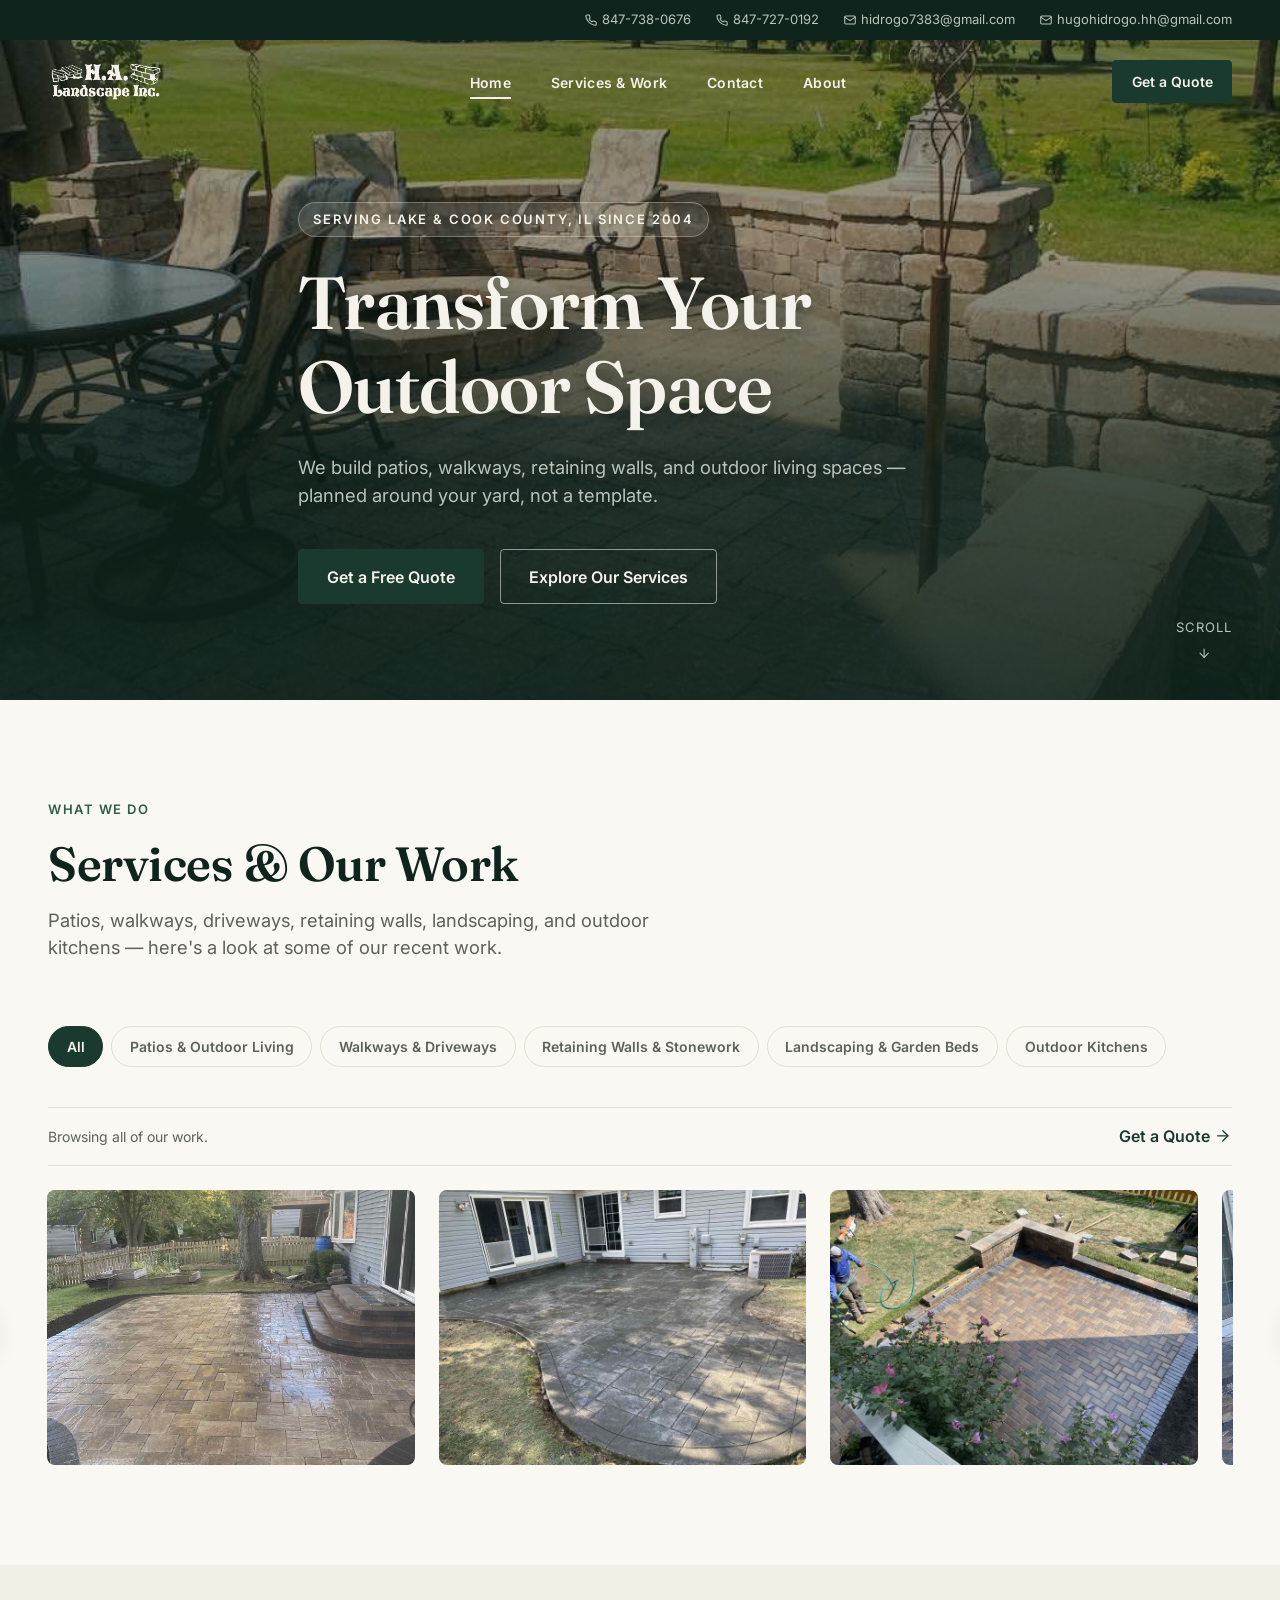
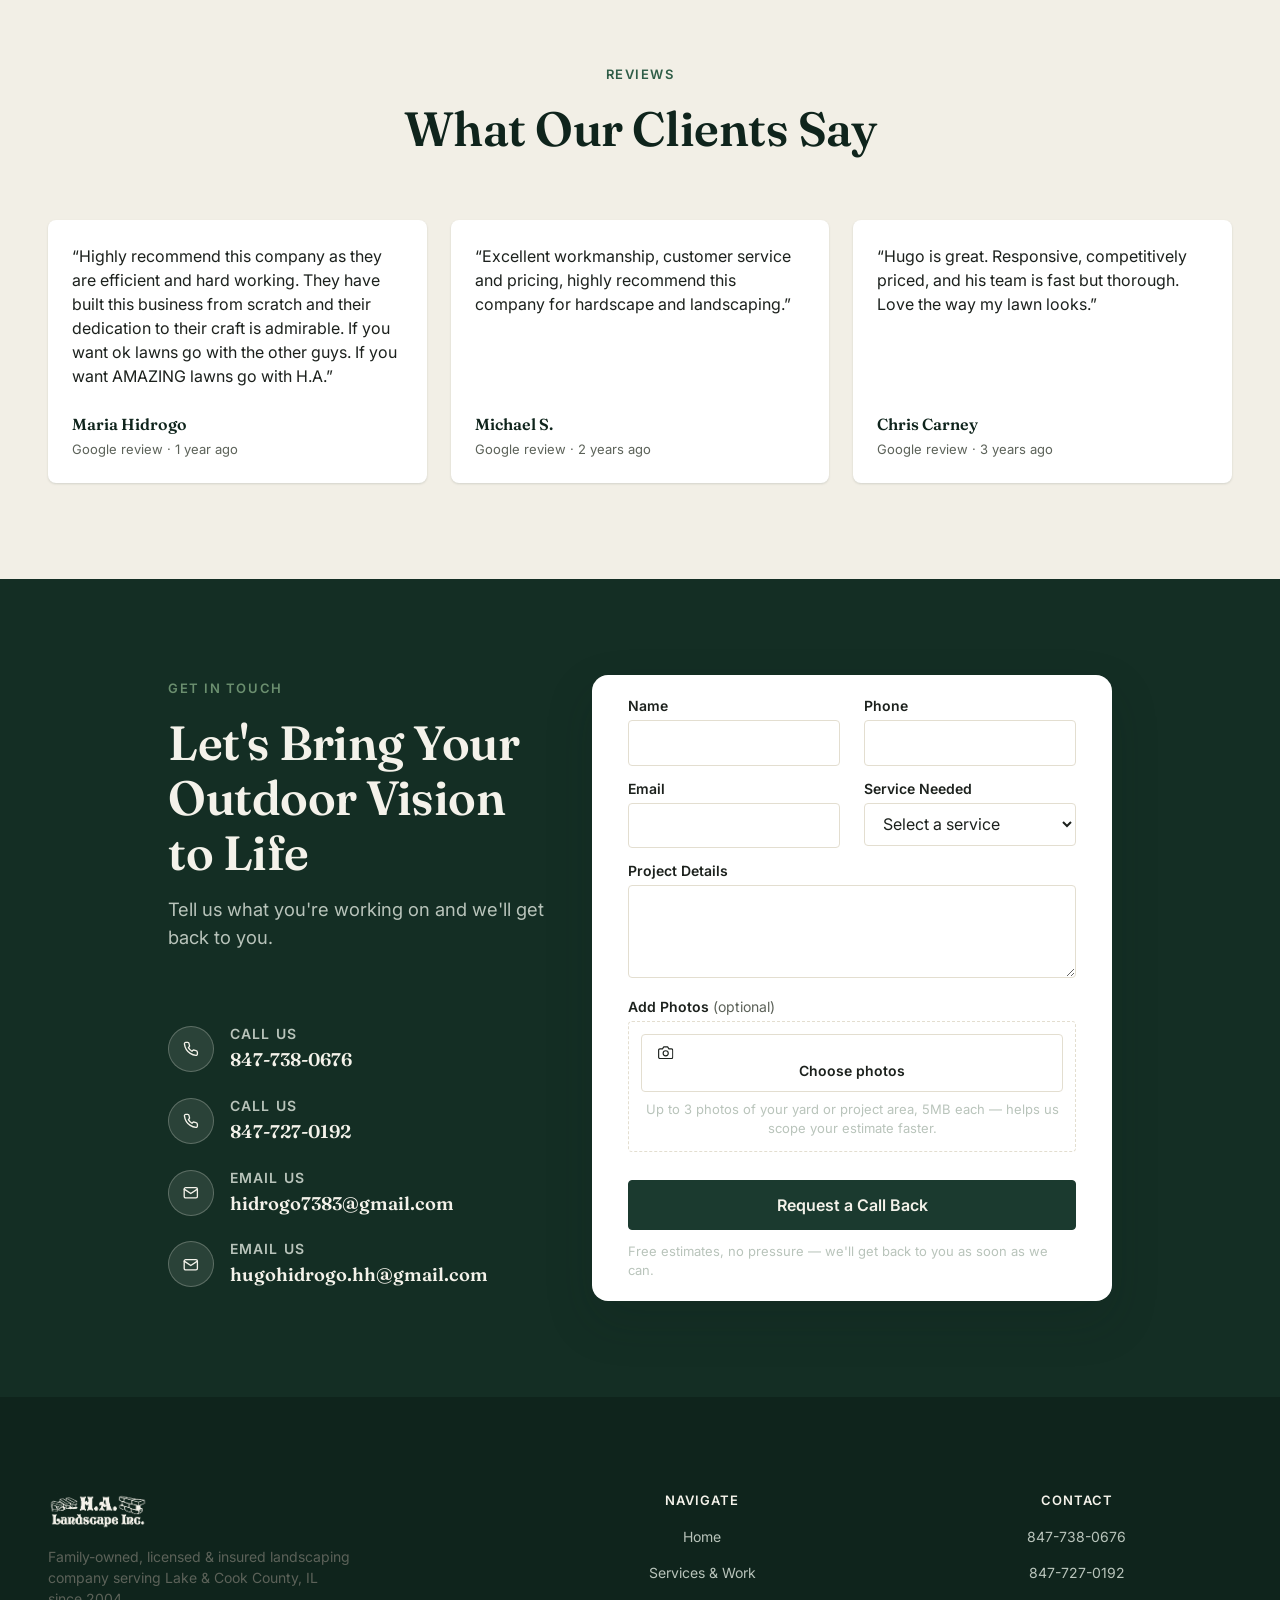
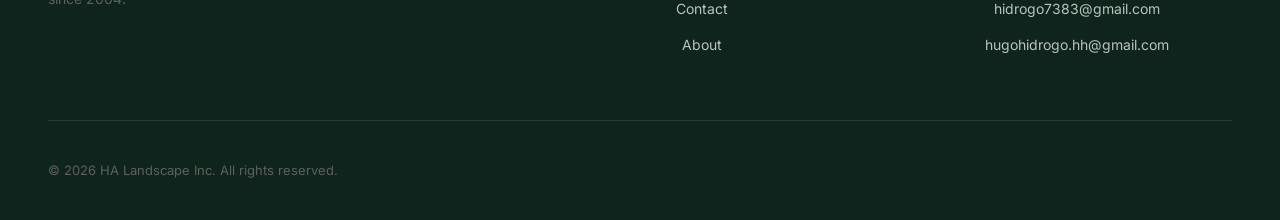
==== index.html @ 1425d4b4 "Initial commit: HA Landscape Inc. website" ====
<!DOCTYPE html>
<html lang="en">
<head>
  <meta charset="UTF-8">
  <meta name="viewport" content="width=device-width, initial-scale=1.0">
  <meta name="color-scheme" content="light">
  <title>HA Landscape Inc. | Landscaping, Patios &amp; Outdoor Living Design</title>
  <meta name="description" content="Licensed, insured landscaping company serving Lake &amp; Cook County, IL since 2004. Patios, walkways, retaining walls, outdoor living. Free estimates.">

  <!-- Open Graph -->
  <meta property="og:type" content="website">
  <meta property="og:title" content="HA Landscape Inc. | Landscaping, Patios & Outdoor Living Design">
  <meta property="og:description" content="Licensed, insured landscaping company serving Lake &amp; Cook County, IL since 2004. Patios, walkways, retaining walls, outdoor living. Free estimates.">
  <meta property="og:image" content="https://halandscaping.com/assets/images/og-cover.jpg">
  <meta property="og:url" content="https://halandscaping.com/">

  <link rel="canonical" href="https://halandscaping.com/">
  <link rel="icon" type="image/svg+xml" href="assets/icons/favicon.svg">
  <link rel="icon" type="image/png" sizes="32x32" href="assets/icons/favicon-32.png">
  <link rel="apple-touch-icon" href="assets/icons/apple-touch-icon.png">
  <link rel="preconnect" href="https://fonts.googleapis.com">
  <link rel="preconnect" href="https://fonts.gstatic.com" crossorigin>
  <link href="https://fonts.googleapis.com/css2?family=Fraunces:opsz,wght@9..144,500;9..144,600;9..144,700&family=Inter:wght@400;500;600;700&display=swap" rel="stylesheet">
  <link rel="stylesheet" href="css/styles.css">

  <!-- Local business structured data. Deliberately no "address" field: this is
       a service-area business with no public storefront (client decision). -->
  <script type="application/ld+json">
  {
    "@context": "https://schema.org",
    "@type": "LocalBusiness",
    "name": "HA Landscape Inc.",
    "description": "Landscaping, planting, gardening, and outdoor living services, serving Lake and Cook County, IL.",
    "url": "https://halandscaping.com/",
    "telephone": "+1-847-738-0676",
    "email": "hidrogo7383@gmail.com",
    "image": "https://halandscaping.com/assets/images/og-cover.jpg",
    "openingHoursSpecification": {
      "@type": "OpeningHoursSpecification",
      "dayOfWeek": ["Monday", "Tuesday", "Wednesday", "Thursday", "Friday", "Saturday"],
      "opens": "07:00",
      "closes": "16:00"
    },
    "areaServed": [
      { "@type": "AdministrativeArea", "name": "Lake County, IL" },
      { "@type": "AdministrativeArea", "name": "Cook County, IL" }
    ]
  }
  </script>
</head>
<body>
  <a class="skip-link" href="#main">Skip to main content</a>

  <!-- Icon sprite: all icons referenced via <use href="#icon-name"> -->
  <svg xmlns="http://www.w3.org/2000/svg" style="display:none" aria-hidden="true">
    <symbol id="icon-close" viewBox="0 0 24 24"><line x1="6" y1="6" x2="18" y2="18"/><line x1="18" y1="6" x2="6" y2="18"/></symbol>
    <symbol id="icon-chevron-left" viewBox="0 0 24 24"><polyline points="15 6 9 12 15 18"/></symbol>
    <symbol id="icon-chevron-right" viewBox="0 0 24 24"><polyline points="9 6 15 12 9 18"/></symbol>
    <symbol id="icon-arrow-right" viewBox="0 0 24 24"><line x1="5" y1="12" x2="19" y2="12"/><polyline points="12 5 19 12 12 19"/></symbol>
    <symbol id="icon-arrow-down" viewBox="0 0 24 24"><line x1="12" y1="5" x2="12" y2="19"/><polyline points="5 12 12 19 19 12"/></symbol>
    <symbol id="icon-phone" viewBox="0 0 24 24"><path d="M21 16.5v2.7a1.8 1.8 0 0 1-2 1.8 17.6 17.6 0 0 1-7.7-2.7 17.3 17.3 0 0 1-5.3-5.3A17.6 17.6 0 0 1 3.3 5.3 1.8 1.8 0 0 1 5.1 3.3h2.7a1.8 1.8 0 0 1 1.8 1.5c.1.9.3 1.8.6 2.6a1.8 1.8 0 0 1-.4 1.9L8.7 10.4a14.4 14.4 0 0 0 4.9 4.9l1.1-1.1a1.8 1.8 0 0 1 1.9-.4c.8.3 1.7.5 2.6.6a1.8 1.8 0 0 1 1.5 1.9Z"/></symbol>
    <symbol id="icon-mail" viewBox="0 0 24 24"><rect x="3" y="5" width="18" height="14" rx="2"/><polyline points="3 7 12 13 21 7"/></symbol>
    <symbol id="icon-camera" viewBox="0 0 24 24"><path d="M23 19a2 2 0 0 1-2 2H3a2 2 0 0 1-2-2V8a2 2 0 0 1 2-2h4l2-3h6l2 3h4a2 2 0 0 1 2 2Z"/><circle cx="12" cy="13" r="4"/></symbol>
  </svg>

  <!-- ================================ TOP BAR ================================ -->
  <div class="top-bar" id="top-bar">
    <a class="top-bar-link" href="tel:+18477380676"><svg class="icon" aria-hidden="true"><use href="#icon-phone"></use></svg>847-738-0676</a>
    <a class="top-bar-link" href="tel:+18477270192"><svg class="icon" aria-hidden="true"><use href="#icon-phone"></use></svg>847-727-0192</a>
    <a class="top-bar-link" href="mailto:hidrogo7383@gmail.com"><svg class="icon" aria-hidden="true"><use href="#icon-mail"></use></svg>hidrogo7383@gmail.com</a>
    <a class="top-bar-link" href="mailto:hugohidrogo.hh@gmail.com"><svg class="icon" aria-hidden="true"><use href="#icon-mail"></use></svg>hugohidrogo.hh@gmail.com</a>
  </div>

  <!-- ============================== HEADER ============================== -->
  <header class="site-header" id="site-header">
    <div class="container">
      <a class="brand" href="#home" data-scroll>
        <span class="brand-mark" aria-hidden="true"></span>
        <span class="sr-only">HA Landscape Inc.</span>
      </a>

      <nav class="nav-desktop" aria-label="Primary">
        <ul class="nav-list" role="list">
          <li><a class="nav-link" href="#home" data-scroll>Home</a></li>
          <li><a class="nav-link" href="#services" data-scroll>Services &amp; Work</a></li>
          <li><a class="nav-link" href="#contact" data-scroll>Contact</a></li>
          <li><a class="nav-link" href="about.html">About</a></li>
        </ul>
      </nav>

      <div class="header-actions">
        <a class="btn btn-primary btn-sm" href="#contact" data-scroll>Get a Quote</a>
        <button class="nav-toggle" id="nav-toggle" aria-expanded="false" aria-controls="nav-mobile" aria-label="Open menu">
          <span class="nav-toggle-box">
            <span class="nav-toggle-line"></span>
            <span class="nav-toggle-line"></span>
            <span class="nav-toggle-line"></span>
          </span>
        </button>
      </div>
    </div>
  </header>

  <!-- Mobile navigation panel -->
  <div class="nav-mobile" id="nav-mobile">
    <ul class="nav-mobile-list" role="list">
      <li><a class="nav-mobile-link" href="#home" data-scroll>Home</a></li>
      <li><a class="nav-mobile-link" href="#services" data-scroll>Services &amp; Work</a></li>
      <li><a class="nav-mobile-link" href="#contact" data-scroll>Contact</a></li>
      <li><a class="nav-mobile-link" href="about.html">About</a></li>
    </ul>
    <a class="btn btn-primary btn-block" href="#contact" data-scroll>Get a Quote</a>
    <div class="nav-mobile-contact">
      <a href="tel:+18477380676"><svg class="icon" aria-hidden="true"><use href="#icon-phone"></use></svg>847-738-0676</a>
      <a href="mailto:hidrogo7383@gmail.com"><svg class="icon" aria-hidden="true"><use href="#icon-mail"></use></svg>hidrogo7383@gmail.com</a>
    </div>
  </div>

  <main id="main">
    <!-- ================================ HERO ================================ -->
    <section class="hero" id="home">
      <div class="hero-media" id="hero-slideshow">
        <img class="hero-slide is-active" src="assets/images/patios-sidewalks-1.jpg" width="1024" height="766" alt="Paver patio with a fire pit and seat walls overlooking a golf course" loading="eager" fetchpriority="high" decoding="async">
        <img class="hero-slide" src="assets/images/outdoor-kitchens-1.jpg" width="1536" height="1149" alt="L-shaped stone outdoor kitchen with a built-in grill and refrigerator" loading="lazy" decoding="async">
        <img class="hero-slide" src="assets/images/landscaping-8.jpg" width="1024" height="766" alt="Planting bed with shrubs and flowers along a front walkway" loading="lazy" decoding="async">
        <img class="hero-slide" src="assets/images/brick-edging-2.jpg" width="1024" height="765" alt="Curved brick edging along a front lawn and walkway" loading="lazy" decoding="async">
        <img class="hero-slide" src="assets/images/retaining-walls-1.jpg" width="1600" height="1197" alt="Curved stone retaining wall bordering a covered patio" loading="lazy" decoding="async">
        <img class="hero-slide" src="assets/images/fire-pits-1.jpg" width="1024" height="767" alt="Stone fire pit on a flagstone patio surrounded by landscaping" loading="lazy" decoding="async">
      </div>
      <div class="container hero-content reveal">
        <span class="hero-eyebrow">Serving Lake &amp; Cook County, IL Since 2004</span>
        <h1>Transform Your Outdoor Space</h1>
        <p class="hero-lead">We build patios, walkways, retaining walls, and outdoor living spaces — planned around your yard, not a template.</p>
        <div class="hero-actions">
          <a class="btn btn-primary" href="#contact" data-scroll>Get a Free Quote</a>
          <a class="btn btn-on-dark" href="#services" data-scroll>Explore Our Services</a>
        </div>
      </div>
      <a class="hero-scroll-cue" href="#services" data-scroll aria-hidden="true" tabindex="-1">
        <span>Scroll</span>
        <svg class="icon" aria-hidden="true"><use href="#icon-arrow-down"></use></svg>
      </a>
    </section>

    <!-- ============================== SERVICES ============================== -->
    <section class="section" id="services">
      <div class="container">
        <div class="section-head reveal">
          <span class="eyebrow">What We Do</span>
          <h2>Services &amp; Our Work</h2>
          <p>Patios, walkways, driveways, retaining walls, landscaping, and outdoor kitchens — here's a look at some of our recent work.</p>
        </div>

        <div class="filter-bar reveal" role="group" aria-label="Filter our work by service">
          <button class="filter-btn is-active" type="button" data-filter="all">All</button>
          <button class="filter-btn" type="button" data-filter="patios-outdoor-living">Patios &amp; Outdoor Living</button>
          <button class="filter-btn" type="button" data-filter="walkways-driveways">Walkways &amp; Driveways</button>
          <button class="filter-btn" type="button" data-filter="retaining-walls">Retaining Walls &amp; Stonework</button>
          <button class="filter-btn" type="button" data-filter="landscaping">Landscaping &amp; Garden Beds</button>
          <button class="filter-btn" type="button" data-filter="outdoor-kitchens">Outdoor Kitchens</button>
        </div>

        <div class="filter-meta reveal" id="filter-meta">
          <p id="filter-meta-text">Browsing all of our work.</p>
          <a class="btn-text" href="#contact" data-scroll data-service="" id="filter-meta-quote">
            <span id="filter-meta-quote-label">Get a Quote</span> <svg class="icon" aria-hidden="true"><use href="#icon-arrow-right"></use></svg>
          </a>
        </div>

        <div class="gallery-carousel reveal">
          <button class="btn-icon gallery-nav gallery-prev" id="gallery-prev" type="button" aria-label="Previous photos">
            <svg class="icon" aria-hidden="true"><use href="#icon-chevron-left"></use></svg>
          </button>
          <div class="gallery-grid" id="gallery-grid">
          <button class="gallery-item" type="button" data-category="patios-outdoor-living">
            <img src="assets/images/patios-outdoor-living-1.jpg" width="1200" height="1600" alt="Paver patio with a curved charcoal border and stone steps up to a backyard deck" loading="lazy" decoding="async">
            <span class="gallery-item-overlay"><span class="gallery-item-cat">Patios &amp; Outdoor Living</span><span class="gallery-item-title">Curved Border Paver Patio</span></span>
          </button>
          <button class="gallery-item" type="button" data-category="patios-outdoor-living">
            <img src="assets/images/patios-outdoor-living-2.jpg" width="1600" height="1200" alt="Stamped concrete patio spanning a backyard behind a two-story home" loading="lazy" decoding="async">
            <span class="gallery-item-overlay"><span class="gallery-item-cat">Patios &amp; Outdoor Living</span><span class="gallery-item-title">Stamped Concrete Patio</span></span>
          </button>
          <button class="gallery-item" type="button" data-category="patios-outdoor-living">
            <img src="assets/images/patios-outdoor-living-3.jpg" width="1600" height="1200" alt="Herringbone paver patio under construction with a low seat wall" loading="lazy" decoding="async">
            <span class="gallery-item-overlay"><span class="gallery-item-cat">Patios &amp; Outdoor Living</span><span class="gallery-item-title">Herringbone Patio &amp; Seat Wall</span></span>
          </button>
          <button class="gallery-item" type="button" data-category="patios-outdoor-living">
            <img src="assets/images/patios-outdoor-living-4.jpg" width="1200" height="1600" alt="Basket-weave paver patio with a raised paver seat wall near a backyard deck" loading="lazy" decoding="async">
            <span class="gallery-item-overlay"><span class="gallery-item-cat">Patios &amp; Outdoor Living</span><span class="gallery-item-title">Basket-Weave Patio &amp; Seat Wall</span></span>
          </button>
          <button class="gallery-item" type="button" data-category="patios-outdoor-living">
            <img src="assets/images/patios-outdoor-living-5.jpg" width="1200" height="1600" alt="Freshly finished herringbone paver patio bordering a newly seeded lawn" loading="lazy" decoding="async">
            <span class="gallery-item-overlay"><span class="gallery-item-cat">Patios &amp; Outdoor Living</span><span class="gallery-item-title">Herringbone Paver Patio</span></span>
          </button>
          <button class="gallery-item" type="button" data-category="patios-outdoor-living">
            <img src="assets/images/patios-outdoor-living-6.jpg" width="1600" height="1200" alt="Paver patio with seat walls, lighted pillar caps, and built-in lighting" loading="lazy" decoding="async">
            <span class="gallery-item-overlay"><span class="gallery-item-cat">Patios &amp; Outdoor Living</span><span class="gallery-item-title">Lighted Patio &amp; Seat Walls</span></span>
          </button>
          <button class="gallery-item" type="button" data-category="patios-outdoor-living">
            <img src="assets/images/patios-outdoor-living-7.jpg" width="1600" height="1200" alt="Bluestone patio with a paver fire pit, decorative wall, and steps to a deck" loading="lazy" decoding="async">
            <span class="gallery-item-overlay"><span class="gallery-item-cat">Patios &amp; Outdoor Living</span><span class="gallery-item-title">Bluestone Patio &amp; Fire Pit</span></span>
          </button>
          <button class="gallery-item" type="button" data-category="patios-outdoor-living">
            <img src="assets/images/patios-outdoor-living-8.jpg" width="1600" height="1200" alt="Paver patio with a stone seat wall beside a home, H.A. Landscape work trailer parked in the driveway" loading="lazy" decoding="async">
            <span class="gallery-item-overlay"><span class="gallery-item-cat">Patios &amp; Outdoor Living</span><span class="gallery-item-title">Paver Patio &amp; Stone Seat Wall</span></span>
          </button>
          <button class="gallery-item" type="button" data-category="patios-outdoor-living">
            <img src="assets/images/patios-outdoor-living-9.jpg" width="1600" height="900" alt="Bluestone patio with stone pillars, landscape lighting, and boxwood hedges" loading="lazy" decoding="async">
            <span class="gallery-item-overlay"><span class="gallery-item-cat">Patios &amp; Outdoor Living</span><span class="gallery-item-title">Bluestone Patio &amp; Stone Pillars</span></span>
          </button>
          <button class="gallery-item" type="button" data-category="patios-outdoor-living">
            <img src="assets/images/patios-outdoor-living-10.jpg" width="1600" height="900" alt="Bluestone patio with built-in step lighting and a lit stone pillar at dusk" loading="lazy" decoding="async">
            <span class="gallery-item-overlay"><span class="gallery-item-cat">Patios &amp; Outdoor Living</span><span class="gallery-item-title">Lit Bluestone Patio at Dusk</span></span>
          </button>
          <button class="gallery-item" type="button" data-category="patios-outdoor-living">
            <img src="assets/images/patios-outdoor-living-11.jpg" width="1600" height="900" alt="Natural boulder fire pit set into a flagstone patio circle" loading="lazy" decoding="async">
            <span class="gallery-item-overlay"><span class="gallery-item-cat">Patios &amp; Outdoor Living</span><span class="gallery-item-title">Boulder Fire Pit Circle</span></span>
          </button>
          <button class="gallery-item" type="button" data-category="patios-outdoor-living">
            <img src="assets/images/patios-outdoor-living-12.jpg" width="1600" height="900" alt="Herringbone paver patio with steps and a fresh planting bed border" loading="lazy" decoding="async">
            <span class="gallery-item-overlay"><span class="gallery-item-cat">Patios &amp; Outdoor Living</span><span class="gallery-item-title">Paver Patio &amp; Planting Bed</span></span>
          </button>
          <button class="gallery-item" type="button" data-category="patios-outdoor-living">
            <img src="assets/images/patios-outdoor-living-13.jpg" width="1600" height="900" alt="Paver patio with a round stone-walled fire pit lounge area" loading="lazy" decoding="async">
            <span class="gallery-item-overlay"><span class="gallery-item-cat">Patios &amp; Outdoor Living</span><span class="gallery-item-title">Stone Fire Pit Lounge</span></span>
          </button>
          <button class="gallery-item" type="button" data-category="patios-outdoor-living">
            <img src="assets/images/patios-outdoor-living-14.jpg" width="1600" height="900" alt="Raised paver patio with curved steps down to the yard, flanked by matching retaining walls" loading="lazy" decoding="async">
            <span class="gallery-item-overlay"><span class="gallery-item-cat">Patios &amp; Outdoor Living</span><span class="gallery-item-title">Raised Patio With Curved Steps</span></span>
          </button>
          <button class="gallery-item" type="button" data-category="patios-outdoor-living">
            <img src="assets/images/patios-outdoor-living-15.jpg" width="1600" height="900" alt="Wide view of a raised paver patio and retaining wall spanning the back of a home" loading="lazy" decoding="async">
            <span class="gallery-item-overlay"><span class="gallery-item-cat">Patios &amp; Outdoor Living</span><span class="gallery-item-title">Raised Patio &amp; Retaining Wall</span></span>
          </button>
          <button class="gallery-item" type="button" data-category="patios-outdoor-living">
            <img src="assets/images/patios-sidewalks-1.jpg" width="1024" height="766" alt="Paver patio with seat walls and a fire pit overlooking a golf course" loading="lazy" decoding="async">
            <span class="gallery-item-overlay"><span class="gallery-item-cat">Patios &amp; Outdoor Living</span><span class="gallery-item-title">Golf Course Patio &amp; Fire Pit</span></span>
          </button>
          <button class="gallery-item" type="button" data-category="patios-outdoor-living">
            <img src="assets/images/patios-sidewalks-2.jpg" width="1024" height="766" alt="Paver walkway and patio with a low stone seat wall" loading="lazy" decoding="async">
            <span class="gallery-item-overlay"><span class="gallery-item-cat">Patios &amp; Outdoor Living</span><span class="gallery-item-title">Paver Walkway &amp; Seat Wall</span></span>
          </button>
          <button class="gallery-item" type="button" data-category="patios-outdoor-living">
            <img src="assets/images/patios-sidewalks-3.jpg" width="1024" height="766" alt="Curved stone seat wall enclosing a backyard patio" loading="lazy" decoding="async">
            <span class="gallery-item-overlay"><span class="gallery-item-cat">Patios &amp; Outdoor Living</span><span class="gallery-item-title">Curved Stone Seat Wall</span></span>
          </button>
          <button class="gallery-item" type="button" data-category="patios-outdoor-living">
            <img src="assets/images/patios-sidewalks-4.jpg" width="1600" height="1197" alt="Garden bed bordering a concrete patio and walkway" loading="lazy" decoding="async">
            <span class="gallery-item-overlay"><span class="gallery-item-cat">Patios &amp; Outdoor Living</span><span class="gallery-item-title">Patio &amp; Garden Bed Border</span></span>
          </button>
          <button class="gallery-item" type="button" data-category="patios-outdoor-living">
            <img src="assets/images/patios-sidewalks-5.jpg" width="1600" height="1197" alt="Concrete patio bordered by a stone retaining wall and garden bed" loading="lazy" decoding="async">
            <span class="gallery-item-overlay"><span class="gallery-item-cat">Patios &amp; Outdoor Living</span><span class="gallery-item-title">Concrete Patio &amp; Stone Wall</span></span>
          </button>
          <button class="gallery-item" type="button" data-category="patios-outdoor-living">
            <img src="assets/images/patios-sidewalks-6.jpg" width="1600" height="1197" alt="Stone retaining wall bordering a garden bed along a patio walkway" loading="lazy" decoding="async">
            <span class="gallery-item-overlay"><span class="gallery-item-cat">Patios &amp; Outdoor Living</span><span class="gallery-item-title">Retaining Wall Garden Border</span></span>
          </button>
          <button class="gallery-item" type="button" data-category="patios-outdoor-living">
            <img src="assets/images/patios-sidewalks-7.jpg" width="1024" height="766" alt="Curved brick seat wall along a backyard patio" loading="lazy" decoding="async">
            <span class="gallery-item-overlay"><span class="gallery-item-cat">Patios &amp; Outdoor Living</span><span class="gallery-item-title">Curved Brick Seat Wall</span></span>
          </button>
          <button class="gallery-item" type="button" data-category="walkways-driveways">
            <img src="assets/images/patios-sidewalks-8.jpg" width="1600" height="1197" alt="Paver patio and steps leading to a home's front door" loading="lazy" decoding="async">
            <span class="gallery-item-overlay"><span class="gallery-item-cat">Walkways &amp; Driveways</span><span class="gallery-item-title">Front Entry Patio &amp; Steps</span></span>
          </button>
          <button class="gallery-item" type="button" data-category="walkways-driveways">
            <img src="assets/images/patios-sidewalks-9.jpg" width="1024" height="766" alt="Curved paver walkway leading to a home's front entrance" loading="lazy" decoding="async">
            <span class="gallery-item-overlay"><span class="gallery-item-cat">Walkways &amp; Driveways</span><span class="gallery-item-title">Curved Paver Walkway</span></span>
          </button>
          <button class="gallery-item" type="button" data-category="patios-outdoor-living">
            <img src="assets/images/patios-sidewalks-10.jpg" width="1024" height="766" alt="Paver steps and walkway leading to a side entry door" loading="lazy" decoding="async">
            <span class="gallery-item-overlay"><span class="gallery-item-cat">Patios &amp; Outdoor Living</span><span class="gallery-item-title">Side Entry Steps &amp; Walkway</span></span>
          </button>
          <button class="gallery-item" type="button" data-category="patios-outdoor-living">
            <img src="assets/images/fire-pits-1.jpg" width="1024" height="767" alt="Stone fire pit on a flagstone patio surrounded by landscaping" loading="lazy" decoding="async">
            <span class="gallery-item-overlay"><span class="gallery-item-cat">Patios &amp; Outdoor Living</span><span class="gallery-item-title">Flagstone Patio Fire Pit</span></span>
          </button>
          <button class="gallery-item" type="button" data-category="walkways-driveways">
            <img src="assets/images/walkways-driveways-1.jpg" width="1600" height="900" alt="Paver driveway apron with a decorative diamond inlay pattern" loading="lazy" decoding="async">
            <span class="gallery-item-overlay"><span class="gallery-item-cat">Walkways &amp; Driveways</span><span class="gallery-item-title">Diamond Inlay Driveway Apron</span></span>
          </button>
          <button class="gallery-item" type="button" data-category="walkways-driveways">
            <img src="assets/images/walkways-driveways-2.jpg" width="1200" height="1600" alt="Bluestone walkway bordered by manicured hedges leading to a modern front entry" loading="lazy" decoding="async">
            <span class="gallery-item-overlay"><span class="gallery-item-cat">Walkways &amp; Driveways</span><span class="gallery-item-title">Hedge-Lined Bluestone Walkway</span></span>
          </button>
          <button class="gallery-item" type="button" data-category="walkways-driveways">
            <img src="assets/images/walkways-driveways-3.jpg" width="1600" height="1200" alt="Bluestone entry walkway and steps beside a freshly planted garden bed" loading="lazy" decoding="async">
            <span class="gallery-item-overlay"><span class="gallery-item-cat">Walkways &amp; Driveways</span><span class="gallery-item-title">Bluestone Walkway &amp; Steps</span></span>
          </button>
          <button class="gallery-item" type="button" data-category="walkways-driveways">
            <img src="assets/images/walkways-driveways-4.jpg" width="1200" height="1600" alt="Bluestone walkway and entry steps bordered by rose bushes and a low stone wall" loading="lazy" decoding="async">
            <span class="gallery-item-overlay"><span class="gallery-item-cat">Walkways &amp; Driveways</span><span class="gallery-item-title">Bluestone Steps &amp; Rose Border</span></span>
          </button>
          <button class="gallery-item" type="button" data-category="walkways-driveways">
            <img src="assets/images/walkways-driveways-5.jpg" width="1200" height="1600" alt="Curved antique brick walkway winding through the front lawn" loading="lazy" decoding="async">
            <span class="gallery-item-overlay"><span class="gallery-item-cat">Walkways &amp; Driveways</span><span class="gallery-item-title">Antique Brick Walkway</span></span>
          </button>
          <button class="gallery-item" type="button" data-category="walkways-driveways">
            <img src="assets/images/walkways-driveways-6.jpg" width="1600" height="1200" alt="Tiered bluestone entry steps and landing under construction at a modern home" loading="lazy" decoding="async">
            <span class="gallery-item-overlay"><span class="gallery-item-cat">Walkways &amp; Driveways</span><span class="gallery-item-title">Tiered Bluestone Entry Steps</span></span>
          </button>
          <button class="gallery-item" type="button" data-category="walkways-driveways">
            <img src="assets/images/driveway-1.jpg" width="1024" height="766" alt="Asphalt driveway with a paver border and concrete apron leading to a three-car garage" loading="lazy" decoding="async">
            <span class="gallery-item-overlay"><span class="gallery-item-cat">Walkways &amp; Driveways</span><span class="gallery-item-title">Paver-Bordered Asphalt Drive</span></span>
          </button>
          <button class="gallery-item" type="button" data-category="retaining-walls">
            <img src="assets/images/retaining-walls-2.jpg" width="1200" height="1600" alt="Timber staircase with handrails built into a wooded hillside" loading="lazy" decoding="async">
            <span class="gallery-item-overlay"><span class="gallery-item-cat">Retaining Walls &amp; Stonework</span><span class="gallery-item-title">Hillside Timber Staircase</span></span>
          </button>
          <button class="gallery-item" type="button" data-category="retaining-walls">
            <img src="assets/images/retaining-walls-3.jpg" width="1600" height="1200" alt="Curved natural stone retaining walls and steps leading to a front entrance" loading="lazy" decoding="async">
            <span class="gallery-item-overlay"><span class="gallery-item-cat">Retaining Walls &amp; Stonework</span><span class="gallery-item-title">Curved Stone Walls &amp; Steps</span></span>
          </button>
          <button class="gallery-item" type="button" data-category="retaining-walls">
            <img src="assets/images/retaining-walls-4.jpg" width="1200" height="1600" alt="Custom stone mailbox pillar matching a home's stone veneer" loading="lazy" decoding="async">
            <span class="gallery-item-overlay"><span class="gallery-item-cat">Retaining Walls &amp; Stonework</span><span class="gallery-item-title">Custom Stone Mailbox Pillar</span></span>
          </button>
          <button class="gallery-item" type="button" data-category="retaining-walls">
            <img src="assets/images/retaining-walls-5.jpg" width="1200" height="1600" alt="Finished timber staircase with railings set into a sloped yard" loading="lazy" decoding="async">
            <span class="gallery-item-overlay"><span class="gallery-item-cat">Retaining Walls &amp; Stonework</span><span class="gallery-item-title">Timber Steps With Railings</span></span>
          </button>
          <button class="gallery-item" type="button" data-category="retaining-walls">
            <img src="assets/images/retaining-walls-6.jpg" width="1600" height="900" alt="Large segmental block retaining wall raising a driveway to garage level" loading="lazy" decoding="async">
            <span class="gallery-item-overlay"><span class="gallery-item-cat">Retaining Walls &amp; Stonework</span><span class="gallery-item-title">Driveway Retaining Wall</span></span>
          </button>
          <button class="gallery-item" type="button" data-category="retaining-walls">
            <img src="assets/images/retaining-walls-7.jpg" width="900" height="1600" alt="Stone-veneer mailbox pillar with a house number plaque along a driveway" loading="lazy" decoding="async">
            <span class="gallery-item-overlay"><span class="gallery-item-cat">Retaining Walls &amp; Stonework</span><span class="gallery-item-title">Stone-Veneer Mailbox Pillar</span></span>
          </button>
          <button class="gallery-item" type="button" data-category="retaining-walls">
            <img src="assets/images/retaining-walls-1.jpg" width="1600" height="1197" alt="Curved stone retaining wall bordering a covered patio" loading="lazy" decoding="async">
            <span class="gallery-item-overlay"><span class="gallery-item-cat">Retaining Walls &amp; Stonework</span><span class="gallery-item-title">Curved Wall &amp; Covered Patio</span></span>
          </button>
          <button class="gallery-item" type="button" data-category="landscaping">
            <img src="assets/images/landscaping-13.jpg" width="1600" height="1200" alt="Raised planting bed with a fieldstone border, ornamental grasses, and a shade tree" loading="lazy" decoding="async">
            <span class="gallery-item-overlay"><span class="gallery-item-cat">Landscaping &amp; Garden Beds</span><span class="gallery-item-title">Fieldstone Raised Bed</span></span>
          </button>
          <button class="gallery-item" type="button" data-category="landscaping">
            <img src="assets/images/landscaping-14.jpg" width="1600" height="1200" alt="Newly built low stone wall around a freshly mulched planting bed with hostas" loading="lazy" decoding="async">
            <span class="gallery-item-overlay"><span class="gallery-item-cat">Landscaping &amp; Garden Beds</span><span class="gallery-item-title">Low Stone Wall Planting Bed</span></span>
          </button>
          <button class="gallery-item" type="button" data-category="landscaping">
            <img src="assets/images/landscaping-15.jpg" width="1600" height="1200" alt="Curved stone garden walls bordering evergreen trees in a backyard planting bed" loading="lazy" decoding="async">
            <span class="gallery-item-overlay"><span class="gallery-item-cat">Landscaping &amp; Garden Beds</span><span class="gallery-item-title">Curved Garden Walls</span></span>
          </button>
          <button class="gallery-item" type="button" data-category="landscaping">
            <img src="assets/images/landscaping-16.jpg" width="1600" height="1200" alt="Row of newly planted arborvitae forming a privacy hedge along a home" loading="lazy" decoding="async">
            <span class="gallery-item-overlay"><span class="gallery-item-cat">Landscaping &amp; Garden Beds</span><span class="gallery-item-title">Arborvitae Privacy Hedge</span></span>
          </button>
          <button class="gallery-item" type="button" data-category="landscaping">
            <img src="assets/images/landscaping-17.jpg" width="1600" height="1200" alt="Modern landscape design with natural stone edging, a gravel path, and mixed perennial beds" loading="lazy" decoding="async">
            <span class="gallery-item-overlay"><span class="gallery-item-cat">Landscaping &amp; Garden Beds</span><span class="gallery-item-title">Stone Edging &amp; Gravel Path</span></span>
          </button>
          <button class="gallery-item" type="button" data-category="landscaping">
            <img src="assets/images/landscaping-18.jpg" width="1600" height="900" alt="Circular raised stone planter bed with flowering shrubs in a backyard lawn" loading="lazy" decoding="async">
            <span class="gallery-item-overlay"><span class="gallery-item-cat">Landscaping &amp; Garden Beds</span><span class="gallery-item-title">Circular Stone Planter</span></span>
          </button>
          <button class="gallery-item" type="button" data-category="landscaping">
            <img src="assets/images/landscaping-1.jpg" width="1536" height="1149" alt="Landscaped planting bed with flowering shrubs and perennials along a front yard" loading="lazy" decoding="async">
            <span class="gallery-item-overlay"><span class="gallery-item-cat">Landscaping &amp; Garden Beds</span><span class="gallery-item-title">Front Yard Shrub Border</span></span>
          </button>
          <button class="gallery-item" type="button" data-category="landscaping">
            <img src="assets/images/landscaping-2.jpg" width="1536" height="1149" alt="Backyard planting bed with flowering shrubs bordering a patio seating area" loading="lazy" decoding="async">
            <span class="gallery-item-overlay"><span class="gallery-item-cat">Landscaping &amp; Garden Beds</span><span class="gallery-item-title">Patio-Side Flowering Bed</span></span>
          </button>
          <button class="gallery-item" type="button" data-category="landscaping">
            <img src="assets/images/landscaping-3.jpg" width="1536" height="1149" alt="Flowering shrub bed beside a patio at the corner of a home" loading="lazy" decoding="async">
            <span class="gallery-item-overlay"><span class="gallery-item-cat">Landscaping &amp; Garden Beds</span><span class="gallery-item-title">Corner Flowering Shrub Bed</span></span>
          </button>
          <button class="gallery-item" type="button" data-category="landscaping">
            <img src="assets/images/landscaping-4.jpg" width="1536" height="1149" alt="Mixed planting bed with flowering shrubs and perennials" loading="lazy" decoding="async">
            <span class="gallery-item-overlay"><span class="gallery-item-cat">Landscaping &amp; Garden Beds</span><span class="gallery-item-title">Mixed Perennial Bed</span></span>
          </button>
          <button class="gallery-item" type="button" data-category="landscaping">
            <img src="assets/images/landscaping-5.jpg" width="1536" height="1149" alt="Planting bed with flowering shrubs and a garden birdbath" loading="lazy" decoding="async">
            <span class="gallery-item-overlay"><span class="gallery-item-cat">Landscaping &amp; Garden Beds</span><span class="gallery-item-title">Shrub Bed With Birdbath</span></span>
          </button>
          <button class="gallery-item" type="button" data-category="landscaping">
            <img src="assets/images/landscaping-6.jpg" width="1536" height="1149" alt="Backyard garden bed with flowering perennials and ornamental grasses" loading="lazy" decoding="async">
            <span class="gallery-item-overlay"><span class="gallery-item-cat">Landscaping &amp; Garden Beds</span><span class="gallery-item-title">Perennials &amp; Ornamental Grasses</span></span>
          </button>
          <button class="gallery-item" type="button" data-category="landscaping">
            <img src="assets/images/landscaping-7.jpg" width="1536" height="1149" alt="Backyard planting beds bordering a paver patio seating area" loading="lazy" decoding="async">
            <span class="gallery-item-overlay"><span class="gallery-item-cat">Landscaping &amp; Garden Beds</span><span class="gallery-item-title">Beds Around a Paver Patio</span></span>
          </button>
          <button class="gallery-item" type="button" data-category="landscaping">
            <img src="assets/images/landscaping-8.jpg" width="1024" height="766" alt="Planting bed with shrubs and flowers along a front walkway" loading="lazy" decoding="async">
            <span class="gallery-item-overlay"><span class="gallery-item-cat">Landscaping &amp; Garden Beds</span><span class="gallery-item-title">Front Walkway Planting Bed</span></span>
          </button>
          <button class="gallery-item" type="button" data-category="landscaping">
            <img src="assets/images/landscaping-9.jpg" width="1536" height="1149" alt="Backyard patio planting bed with ornamental grasses and roses" loading="lazy" decoding="async">
            <span class="gallery-item-overlay"><span class="gallery-item-cat">Landscaping &amp; Garden Beds</span><span class="gallery-item-title">Grasses &amp; Roses by the Patio</span></span>
          </button>
          <button class="gallery-item" type="button" data-category="landscaping">
            <img src="assets/images/landscaping-10.jpg" width="1536" height="1149" alt="Planting bed with roses and ornamental grasses along a patio" loading="lazy" decoding="async">
            <span class="gallery-item-overlay"><span class="gallery-item-cat">Landscaping &amp; Garden Beds</span><span class="gallery-item-title">Roses Along a Patio Edge</span></span>
          </button>
          <button class="gallery-item" type="button" data-category="landscaping">
            <img src="assets/images/landscaping-11.jpg" width="1536" height="1149" alt="Front yard planting bed with flowers and ornamental shrubs by a stone porch" loading="lazy" decoding="async">
            <span class="gallery-item-overlay"><span class="gallery-item-cat">Landscaping &amp; Garden Beds</span><span class="gallery-item-title">Stone Porch Planting Bed</span></span>
          </button>
          <button class="gallery-item" type="button" data-category="landscaping">
            <img src="assets/images/landscaping-12.jpg" width="1536" height="1149" alt="Front yard planting bed with flowers and ornamental grasses by a stone entry" loading="lazy" decoding="async">
            <span class="gallery-item-overlay"><span class="gallery-item-cat">Landscaping &amp; Garden Beds</span><span class="gallery-item-title">Stone Entry Planting Bed</span></span>
          </button>
          <button class="gallery-item" type="button" data-category="landscaping">
            <img src="assets/images/brick-edging-1.jpg" width="1024" height="765" alt="Brick edging garden bed border along a home's foundation" loading="lazy" decoding="async">
            <span class="gallery-item-overlay"><span class="gallery-item-cat">Landscaping &amp; Garden Beds</span><span class="gallery-item-title">Brick-Edged Foundation Bed</span></span>
          </button>
          <button class="gallery-item" type="button" data-category="landscaping">
            <img src="assets/images/brick-edging-2.jpg" width="1024" height="765" alt="Curved brick edging along the front lawn and walkway" loading="lazy" decoding="async">
            <span class="gallery-item-overlay"><span class="gallery-item-cat">Landscaping &amp; Garden Beds</span><span class="gallery-item-title">Curved Brick Lawn Edging</span></span>
          </button>
          <button class="gallery-item" type="button" data-category="landscaping">
            <img src="assets/images/brick-edging-3.jpg" width="780" height="583" alt="Brick edging garden bed corner along the side of a home" loading="lazy" decoding="async">
            <span class="gallery-item-overlay"><span class="gallery-item-cat">Landscaping &amp; Garden Beds</span><span class="gallery-item-title">Brick-Edged Garden Corner</span></span>
          </button>
          <button class="gallery-item" type="button" data-category="landscaping">
            <img src="assets/images/brick-edging-4.jpg" width="1024" height="766" alt="Stone edged garden bed along a home's exterior wall" loading="lazy" decoding="async">
            <span class="gallery-item-overlay"><span class="gallery-item-cat">Landscaping &amp; Garden Beds</span><span class="gallery-item-title">Stone-Edged Garden Bed</span></span>
          </button>
          <button class="gallery-item" type="button" data-category="landscaping">
            <img src="assets/images/brick-edging-5.jpg" width="1600" height="1197" alt="Brick edged garden bed along a backyard fence line" loading="lazy" decoding="async">
            <span class="gallery-item-overlay"><span class="gallery-item-cat">Landscaping &amp; Garden Beds</span><span class="gallery-item-title">Brick Edging Along a Fence</span></span>
          </button>
          <button class="gallery-item" type="button" data-category="landscaping">
            <img src="assets/images/brick-edging-6.jpg" width="1600" height="1197" alt="Curved brick edging around a front yard garden bed" loading="lazy" decoding="async">
            <span class="gallery-item-overlay"><span class="gallery-item-cat">Landscaping &amp; Garden Beds</span><span class="gallery-item-title">Curved Brick Bed Edging</span></span>
          </button>
          <button class="gallery-item" type="button" data-category="outdoor-kitchens">
            <img src="assets/images/outdoor-kitchens-7.jpg" width="1600" height="900" alt="Paver patio with a built-in grill station wall and matching seat walls" loading="lazy" decoding="async">
            <span class="gallery-item-overlay"><span class="gallery-item-cat">Outdoor Kitchens</span><span class="gallery-item-title">Built-In Grill Station Wall</span></span>
          </button>
          <button class="gallery-item" type="button" data-category="outdoor-kitchens">
            <img src="assets/images/outdoor-kitchens-1.jpg" width="1536" height="1149" alt="L-shaped stone outdoor kitchen with built-in grill, sink, and refrigerator" loading="lazy" decoding="async">
            <span class="gallery-item-overlay"><span class="gallery-item-cat">Outdoor Kitchens</span><span class="gallery-item-title">L-Shaped Outdoor Kitchen</span></span>
          </button>
          <button class="gallery-item" type="button" data-category="outdoor-kitchens">
            <img src="assets/images/outdoor-kitchens-2.jpg" width="1536" height="1149" alt="Stone outdoor bar with granite countertop" loading="lazy" decoding="async">
            <span class="gallery-item-overlay"><span class="gallery-item-cat">Outdoor Kitchens</span><span class="gallery-item-title">Stone Bar With Granite Top</span></span>
          </button>
          <button class="gallery-item" type="button" data-category="outdoor-kitchens">
            <img src="assets/images/outdoor-kitchens-3.jpg" width="1536" height="1149" alt="Stone outdoor bar with dark granite countertop overhang" loading="lazy" decoding="async">
            <span class="gallery-item-overlay"><span class="gallery-item-cat">Outdoor Kitchens</span><span class="gallery-item-title">Granite Bar Overhang</span></span>
          </button>
          <button class="gallery-item" type="button" data-category="outdoor-kitchens">
            <img src="assets/images/outdoor-kitchens-4.jpg" width="1024" height="766" alt="Close-up of a stone outdoor bar's granite countertop corner" loading="lazy" decoding="async">
            <span class="gallery-item-overlay"><span class="gallery-item-cat">Outdoor Kitchens</span><span class="gallery-item-title">Granite Countertop Detail</span></span>
          </button>
          <button class="gallery-item" type="button" data-category="outdoor-kitchens">
            <img src="assets/images/outdoor-kitchens-5.jpg" width="1024" height="766" alt="Built-in grill and mini fridge in a stone outdoor kitchen counter" loading="lazy" decoding="async">
            <span class="gallery-item-overlay"><span class="gallery-item-cat">Outdoor Kitchens</span><span class="gallery-item-title">Built-In Grill &amp; Mini Fridge</span></span>
          </button>
          <button class="gallery-item" type="button" data-category="outdoor-kitchens">
            <img src="assets/images/outdoor-kitchens-6.jpg" width="1024" height="766" alt="Built-in grill with a stone surround on a paver patio" loading="lazy" decoding="async">
            <span class="gallery-item-overlay"><span class="gallery-item-cat">Outdoor Kitchens</span><span class="gallery-item-title">Grill With Stone Surround</span></span>
          </button>
          </div>
          <button class="btn-icon gallery-nav gallery-next" id="gallery-next" type="button" aria-label="Next photos">
            <svg class="icon" aria-hidden="true"><use href="#icon-chevron-right"></use></svg>
          </button>
        </div>
      </div>
    </section>

    <!-- ============================== TESTIMONIALS ============================== -->
    <section class="section section--alt" id="testimonials">
      <div class="container">
        <div class="section-head section-head--center reveal">
          <span class="eyebrow">Reviews</span>
          <h2>What Our Clients Say</h2>
        </div>
        <div class="testimonial-grid">
          <figure class="testimonial-card reveal">
            <blockquote>
              <p>&ldquo;Highly recommend this company as they are efficient and hard working. They have built this business from scratch and their dedication to their craft is admirable. If you want ok lawns go with the other guys. If you want AMAZING lawns go with H.A.&rdquo;</p>
            </blockquote>
            <figcaption>
              <span class="testimonial-name">Maria Hidrogo</span>
              <span class="testimonial-meta">Google review · 1 year ago</span>
            </figcaption>
          </figure>
          <figure class="testimonial-card reveal">
            <blockquote>
              <p>&ldquo;Excellent workmanship, customer service and pricing, highly recommend this company for hardscape and landscaping.&rdquo;</p>
            </blockquote>
            <figcaption>
              <span class="testimonial-name">Michael S.</span>
              <span class="testimonial-meta">Google review · 2 years ago</span>
            </figcaption>
          </figure>
          <figure class="testimonial-card reveal">
            <blockquote>
              <p>&ldquo;Hugo is great. Responsive, competitively priced, and his team is fast but thorough. Love the way my lawn looks.&rdquo;</p>
            </blockquote>
            <figcaption>
              <span class="testimonial-name">Chris Carney</span>
              <span class="testimonial-meta">Google review · 3 years ago</span>
            </figcaption>
          </figure>
        </div>
      </div>
    </section>

    <!-- ================================ CONTACT ================================ -->
    <section class="section section--dark" id="contact">
      <div class="container">
        <div class="contact-grid">
          <div class="section-head reveal">
            <span class="eyebrow">Get In Touch</span>
            <h2>Let's Bring Your Outdoor Vision to Life</h2>
            <p>Tell us what you're working on and we'll get back to you.</p>
          </div>

          <div class="contact-info reveal">
            <div class="contact-info-list">
              <div class="contact-info-item">
                <span class="contact-info-icon"><svg class="icon" aria-hidden="true"><use href="#icon-phone"></use></svg></span>
                <div>
                  <h3>Call Us</h3>
                  <a href="tel:+18477380676">847-738-0676</a>
                </div>
              </div>
              <div class="contact-info-item">
                <span class="contact-info-icon"><svg class="icon" aria-hidden="true"><use href="#icon-phone"></use></svg></span>
                <div>
                  <h3>Call Us</h3>
                  <a href="tel:+18477270192">847-727-0192</a>
                </div>
              </div>
              <div class="contact-info-item">
                <span class="contact-info-icon"><svg class="icon" aria-hidden="true"><use href="#icon-mail"></use></svg></span>
                <div>
                  <h3>Email Us</h3>
                  <a href="mailto:hidrogo7383@gmail.com">hidrogo7383@gmail.com</a>
                </div>
              </div>
              <div class="contact-info-item">
                <span class="contact-info-icon"><svg class="icon" aria-hidden="true"><use href="#icon-mail"></use></svg></span>
                <div>
                  <h3>Email Us</h3>
                  <a href="mailto:hugohidrogo.hh@gmail.com">hugohidrogo.hh@gmail.com</a>
                </div>
              </div>
            </div>
          </div>

          <div class="contact-form-wrap reveal">
            <form class="contact-form-card" id="quote-form" novalidate>
              <input type="checkbox" name="botcheck" class="form-honeypot" tabindex="-1" autocomplete="off">
              <div class="form-row form-row--split">
                <div class="form-field" data-field="name">
                  <label for="field-name">Name</label>
                  <input type="text" id="field-name" name="name" autocomplete="name" required>
                  <p class="form-error" id="error-name">Please enter your name.</p>
                </div>
                <div class="form-field" data-field="phone">
                  <label for="field-phone">Phone</label>
                  <input type="tel" id="field-phone" name="phone" autocomplete="tel" required>
                  <p class="form-error" id="error-phone">Please enter a valid phone number.</p>
                </div>
              </div>

              <div class="form-row form-row--split">
                <div class="form-field" data-field="email">
                  <label for="field-email">Email</label>
                  <input type="email" id="field-email" name="email" autocomplete="email" required>
                  <p class="form-error" id="error-email">Please enter a valid email address.</p>
                </div>
                <div class="form-field" data-field="service">
                  <label for="field-service">Service Needed</label>
                  <select id="field-service" name="service" required>
                    <option value="" selected disabled>Select a service</option>
                    <option value="Patios & Outdoor Living">Patios &amp; Outdoor Living</option>
                    <option value="Walkways & Driveways">Walkways &amp; Driveways</option>
                    <option value="Retaining Walls & Stonework">Retaining Walls &amp; Stonework</option>
                    <option value="Landscaping & Garden Beds">Landscaping &amp; Garden Beds</option>
                    <option value="Outdoor Kitchens">Outdoor Kitchens</option>
                    <option value="Other">Other / Not Sure</option>
                  </select>
                  <p class="form-error" id="error-service">Please select a service.</p>
                </div>
              </div>

              <div class="form-row">
                <div class="form-field" data-field="message">
                  <label for="field-message">Project Details</label>
                  <textarea id="field-message" name="message" rows="3" required></textarea>
                  <p class="form-error" id="error-message">Please share a few details about your project.</p>
                </div>
              </div>

              <div class="form-row">
                <div class="form-field form-field--upload" data-field="photos">
                  <label for="field-photos">Add Photos <span class="form-field-optional">(optional)</span></label>
                  <div class="upload-dropzone">
                    <input type="file" id="field-photos" name="photos" accept="image/jpeg,image/png,image/webp" multiple hidden>
                    <label class="upload-trigger" for="field-photos">
                      <svg class="icon" aria-hidden="true"><use href="#icon-camera"></use></svg>
                      <span>Choose photos</span>
                    </label>
                    <p class="upload-hint">Up to 3 photos of your yard or project area, 5MB each — helps us scope your estimate faster.</p>
                  </div>
                  <p class="form-error" id="error-photos"></p>
                  <ul class="upload-preview-list" id="upload-preview-list"></ul>
                </div>
              </div>

              <button class="btn btn-primary btn-block" type="submit">Request a Call Back</button>
              <p class="form-note">Free estimates, no pressure — we'll get back to you as soon as we can.</p>
              <div class="form-status" id="form-status" role="status" aria-live="polite"></div>
            </form>
          </div>
        </div>
      </div>
    </section>
  </main>

  <!-- ================================ FOOTER ================================ -->
  <footer class="site-footer">
    <div class="container">
      <div class="footer-grid">
        <div class="footer-about">
          <div class="footer-brand">
            <span class="footer-brand-mark" aria-hidden="true"></span>
            <span class="sr-only">HA Landscape Inc.</span>
          </div>
          <p class="footer-desc">Family-owned, licensed &amp; insured landscaping company serving Lake &amp; Cook County, IL since 2004.</p>
        </div>

        <nav class="footer-col" aria-label="Footer">
          <h3>Navigate</h3>
          <ul class="footer-list" role="list">
            <li><a href="#home" data-scroll>Home</a></li>
            <li><a href="#services" data-scroll>Services &amp; Work</a></li>
            <li><a href="#contact" data-scroll>Contact</a></li>
            <li><a href="about.html">About</a></li>
          </ul>
        </nav>

        <div class="footer-col">
          <h3>Contact</h3>
          <ul class="footer-list" role="list">
            <li><a href="tel:+18477380676">847-738-0676</a></li>
            <li><a href="tel:+18477270192">847-727-0192</a></li>
            <li><a href="mailto:hidrogo7383@gmail.com">hidrogo7383@gmail.com</a></li>
            <li><a href="mailto:hugohidrogo.hh@gmail.com">hugohidrogo.hh@gmail.com</a></li>
          </ul>
        </div>
      </div>

      <div class="footer-bottom">
        <p>&copy; <span id="footer-year"></span> HA Landscape Inc. All rights reserved.</p>
      </div>
    </div>
  </footer>

  <!-- ================================ LIGHTBOX ================================ -->
  <div class="lightbox" id="lightbox" role="dialog" aria-modal="true" aria-label="Project image viewer">
    <button class="btn-icon lightbox-close" id="lightbox-close" type="button" aria-label="Close image viewer">
      <svg class="icon" aria-hidden="true"><use href="#icon-close"></use></svg>
    </button>
    <button class="btn-icon lightbox-nav lightbox-prev" id="lightbox-prev" type="button" aria-label="Previous image">
      <svg class="icon" aria-hidden="true"><use href="#icon-chevron-left"></use></svg>
    </button>
    <div class="lightbox-inner">
      <img id="lightbox-img" src="" alt="">
      <p class="lightbox-caption" id="lightbox-caption"></p>
    </div>
    <button class="btn-icon lightbox-nav lightbox-next" id="lightbox-next" type="button" aria-label="Next image">
      <svg class="icon" aria-hidden="true"><use href="#icon-chevron-right"></use></svg>
    </button>
  </div>

  <script src="js/script.js"></script>
</body>
</html>
---- css/styles.css ----
/* ==========================================================================
   HA Landscape — Design System & Styles
   ========================================================================== */

/* -------------------------------- Reset -------------------------------- */
*,
*::before,
*::after {
  box-sizing: border-box;
}

* {
  margin: 0;
}

html {
  -webkit-text-size-adjust: 100%;
}

html:focus-within {
  scroll-behavior: smooth;
}

body {
  min-height: 100vh;
  line-height: 1.5;
  -webkit-font-smoothing: antialiased;
}

img,
picture,
svg {
  max-width: 100%;
  display: block;
}

input,
button,
textarea,
select {
  font: inherit;
  color: inherit;
}

button {
  cursor: pointer;
}

ul[role='list'],
ol[role='list'] {
  list-style: none;
}

a {
  color: inherit;
  text-decoration: none;
}

/* ---------------------------- Design Tokens ----------------------------- */
:root {
  /* Site is brand-styled light-only — tells the browser not to auto-dark
     native form controls/scrollbars for visitors with dark mode on. */
  color-scheme: light;

  /* Color palette — natural, premium, restrained */
  --color-primary: #1b3a2f;        /* deep forest green */
  --color-primary-dark: #0f241c;   /* darker forest, near-black green */
  --color-primary-light: #2f5d47;  /* lighter forest for hovers/accents */
  --color-accent: #6b8f6f;         /* soft natural green accent */
  --color-accent-warm: #b08a5a;    /* warm clay/wood accent, used sparingly */

  --color-background: #faf8f3;     /* warm off-white */
  --color-surface: #ffffff;
  --color-surface-alt: #f2efe6;    /* soft neutral gray-beige */
  --color-surface-dark: #142e24;   /* dark section background */

  --color-text: #1c211d;
  --color-text-muted: #5c6259;
  --color-text-on-dark: #f4f2ea;
  --color-text-on-dark-muted: #b9c4bb;

  --color-border: #e3ded0;
  --color-border-dark: #274a3c;

  --color-success: #2f5d47;
  --color-error: #a3402f;

  /* Typography */
  --font-heading: 'Fraunces', Georgia, 'Times New Roman', serif;
  --font-body: 'Inter', -apple-system, BlinkMacSystemFont, 'Segoe UI', Roboto, sans-serif;

  --fs-hero: clamp(2.4rem, 5vw + 1rem, 4.6rem);
  --fs-h1: clamp(2rem, 3vw + 1rem, 3rem);
  --fs-h2: clamp(1.6rem, 2vw + 1rem, 2.25rem);
  --fs-h3: clamp(1.15rem, 1vw + 1rem, 1.4rem);
  --fs-body-lg: 1.15rem;
  --fs-body: 1rem;
  --fs-small: 0.875rem;
  --fs-label: 0.8125rem;

  /* Spacing scale */
  --space-3xs: 0.25rem;
  --space-2xs: 0.5rem;
  --space-xs: 0.75rem;
  --space-sm: 1rem;
  --space-md: 1.5rem;
  --space-lg: 2.5rem;
  --space-xl: 4rem;
  --space-2xl: 6rem;
  --space-3xl: 8rem;

  /* Radius */
  --radius-sm: 4px;
  --radius-md: 8px;
  --radius-lg: 16px;

  /* Shadow */
  --shadow-sm: 0 1px 3px rgba(15, 36, 28, 0.08), 0 1px 2px rgba(15, 36, 28, 0.06);
  --shadow-md: 0 8px 24px rgba(15, 36, 28, 0.12);
  --shadow-lg: 0 20px 48px rgba(15, 36, 28, 0.18);

  /* Layout */
  --container-width: 1360px;
  --container-padding: clamp(1.25rem, 4vw, 3rem);
  --header-height: 84px;
  --header-height-scrolled: 68px;
  --topbar-height: 0px;

  /* Motion */
  --ease-standard: cubic-bezier(0.4, 0, 0.2, 1);
  --duration-fast: 180ms;
  --duration-base: 320ms;
  --duration-slow: 520ms;
}

@media (prefers-reduced-motion: reduce) {
  html:focus-within {
    scroll-behavior: auto;
  }
  *,
  *::before,
  *::after {
    animation-duration: 0.001ms !important;
    animation-iteration-count: 1 !important;
    transition-duration: 0.001ms !important;
    scroll-behavior: auto !important;
  }
}

/* ------------------------------- Base ----------------------------------- */
body {
  font-family: var(--font-body);
  font-size: var(--fs-body);
  color: var(--color-text);
  background-color: var(--color-background);
  overflow-x: hidden;
}

body.no-scroll {
  overflow: hidden;
}

h1, h2, h3, h4 {
  font-family: var(--font-heading);
  color: var(--color-primary-dark);
  line-height: 1.15;
  font-weight: 600;
  letter-spacing: -0.01em;
}

p {
  color: var(--color-text-muted);
}

.container {
  width: 100%;
  max-width: var(--container-width);
  margin-inline: auto;
  padding-inline: var(--container-padding);
}

section {
  scroll-margin-top: calc(var(--topbar-height) + var(--header-height));
}

/* Skip link */
.skip-link {
  position: absolute;
  left: var(--space-sm);
  top: -60px;
  background: var(--color-primary-dark);
  color: var(--color-text-on-dark);
  padding: var(--space-xs) var(--space-md);
  border-radius: var(--radius-sm);
  z-index: 1000;
  transition: top var(--duration-fast) var(--ease-standard);
}

.skip-link:focus {
  top: var(--space-sm);
}

/* Focus visibility */
a:focus-visible,
button:focus-visible,
input:focus-visible,
textarea:focus-visible,
select:focus-visible,
[tabindex]:focus-visible {
  outline: 2px solid var(--color-accent);
  outline-offset: 3px;
  border-radius: var(--radius-sm);
}

/* ------------------------------ Section shell ---------------------------- */
.section {
  padding-block: var(--space-2xl);
}

.section--alt {
  background-color: var(--color-surface-alt);
}

.section--dark {
  background-color: var(--color-surface-dark);
  color: var(--color-text-on-dark);
}

.section--dark h2,
.section--dark h3 {
  color: var(--color-text-on-dark);
}

.section--dark p {
  color: var(--color-text-on-dark-muted);
}

.section-head {
  max-width: 640px;
  margin-bottom: var(--space-xl);
}

.section-head--center {
  margin-inline: auto;
  text-align: center;
}

.eyebrow {
  display: inline-block;
  font-family: var(--font-body);
  font-size: var(--fs-label);
  font-weight: 600;
  letter-spacing: 0.12em;
  text-transform: uppercase;
  color: var(--color-primary-light);
  margin-bottom: var(--space-sm);
}

.section--dark .eyebrow {
  color: var(--color-accent);
}

.section-head h1,
.section-head h2 {
  font-size: var(--fs-h1);
  margin-bottom: var(--space-sm);
}

.section-head p {
  font-size: var(--fs-body-lg);
}

/* -------------------------------- Buttons -------------------------------- */
.btn {
  display: inline-flex;
  align-items: center;
  justify-content: center;
  gap: var(--space-2xs);
  font-family: var(--font-body);
  font-weight: 600;
  font-size: var(--fs-body);
  padding: 0.9rem 1.75rem;
  border-radius: var(--radius-sm);
  border: 1px solid transparent;
  transition: background-color var(--duration-fast) var(--ease-standard),
    color var(--duration-fast) var(--ease-standard),
    border-color var(--duration-fast) var(--ease-standard),
    transform var(--duration-fast) var(--ease-standard);
  white-space: nowrap;
}

.btn:active {
  transform: translateY(1px);
}

.btn-primary {
  background-color: var(--color-primary);
  color: var(--color-text-on-dark);
  border-color: var(--color-primary);
}

.btn-primary:hover {
  background-color: var(--color-primary-light);
  border-color: var(--color-primary-light);
}

.btn-on-dark {
  color: var(--color-text-on-dark);
  border-color: rgba(244, 242, 234, 0.55);
  background-color: transparent;
}

.btn-on-dark:hover {
  background-color: rgba(244, 242, 234, 0.12);
  border-color: var(--color-text-on-dark);
}

.btn-block {
  width: 100%;
}

.btn-sm {
  padding: 0.6rem 1.15rem;
  font-size: var(--fs-small);
}

.btn-icon {
  display: inline-flex;
  align-items: center;
  justify-content: center;
  width: 44px;
  height: 44px;
  border-radius: 50%;
  background-color: transparent;
  border: 1px solid var(--color-border);
  color: var(--color-primary-dark);
  transition: background-color var(--duration-fast) var(--ease-standard), color var(--duration-fast) var(--ease-standard);
}

.btn-icon:hover {
  background-color: var(--color-primary);
  color: var(--color-text-on-dark);
  border-color: var(--color-primary);
}

.btn-text {
  display: inline-flex;
  align-items: center;
  gap: var(--space-3xs);
  font-weight: 600;
  color: var(--color-primary);
  border-bottom: 1px solid transparent;
  transition: border-color var(--duration-fast) var(--ease-standard), gap var(--duration-fast) var(--ease-standard);
}

.btn-text:hover {
  border-color: currentColor;
  gap: var(--space-2xs);
}

.icon {
  width: 1.1em;
  height: 1.1em;
  fill: none;
  stroke: currentColor;
  stroke-width: 1.8;
  stroke-linecap: round;
  stroke-linejoin: round;
  flex-shrink: 0;
}

/* -------------------------------- Top bar -------------------------------- */
.top-bar {
  display: none;
  position: fixed;
  inset-inline: 0;
  top: 0;
  z-index: 1001;
  height: var(--topbar-height);
  align-items: center;
  justify-content: flex-end;
  gap: var(--space-md);
  padding-inline: var(--container-padding);
  background-color: var(--color-primary-dark);
  overflow-x: auto;
  transition: transform var(--duration-base) var(--ease-standard);
}

.top-bar.is-scrolled {
  transform: translateY(-100%);
}

.top-bar-link {
  display: inline-flex;
  align-items: center;
  gap: var(--space-3xs);
  color: var(--color-text-on-dark-muted);
  font-size: var(--fs-label);
  transition: color var(--duration-base) var(--ease-standard);
}

.top-bar-link:hover,
.top-bar-link:focus-visible {
  color: var(--color-text-on-dark);
}

.top-bar-link .icon {
  width: 14px;
  height: 14px;
  flex-shrink: 0;
}

@media (min-width: 960px) {
  :root {
    --topbar-height: 40px;
  }
  .top-bar {
    display: flex;
  }
}

/* --------------------------------- Header -------------------------------- */
.site-header {
  position: fixed;
  inset-inline: 0;
  top: var(--topbar-height);
  z-index: 1000;
  height: var(--header-height);
  display: flex;
  align-items: center;
  background-color: transparent;
  transition: background-color var(--duration-base) var(--ease-standard),
    height var(--duration-base) var(--ease-standard),
    top var(--duration-base) var(--ease-standard),
    box-shadow var(--duration-base) var(--ease-standard),
    border-color var(--duration-base) var(--ease-standard);
  border-bottom: 1px solid transparent;
}

.site-header .container {
  display: flex;
  align-items: center;
  justify-content: space-between;
  gap: var(--space-md);
}

.site-header.is-scrolled,
.site-header.is-menu-open {
  top: 0;
  height: var(--header-height-scrolled);
  background-color: rgba(250, 248, 243, 0.92);
  backdrop-filter: saturate(160%) blur(10px);
  -webkit-backdrop-filter: saturate(160%) blur(10px);
  box-shadow: var(--shadow-sm);
  border-bottom-color: var(--color-border);
}

/* Pages with no dark hero behind the header (e.g. about.html) need it
   readable from the start, without the scrolled state's position/height jump. */
.site-header--static {
  background-color: rgba(250, 248, 243, 0.92);
  backdrop-filter: saturate(160%) blur(10px);
  -webkit-backdrop-filter: saturate(160%) blur(10px);
  border-bottom-color: var(--color-border);
}

.brand {
  display: flex;
  align-items: center;
  gap: var(--space-2xs);
  font-family: var(--font-heading);
  font-weight: 600;
  font-size: 1.35rem;
  color: var(--color-text-on-dark);
  letter-spacing: -0.01em;
  transition: color var(--duration-base) var(--ease-standard);
}

.site-header.is-scrolled .brand,
.site-header.is-menu-open .brand,
.site-header--static .brand {
  color: var(--color-primary-dark);
}

.brand-mark {
  display: inline-block;
  width: 116px;
  height: 43px;
  flex-shrink: 0;
  background-color: currentColor;
  -webkit-mask: url('../assets/icons/logo-brick.png') center / contain no-repeat;
  mask: url('../assets/icons/logo-brick.png') center / contain no-repeat;
  transition: background-color var(--duration-base) var(--ease-standard),
    filter var(--duration-base) var(--ease-standard);
}

.site-header:not(.is-scrolled):not(.site-header--static) .brand-mark {
  filter: drop-shadow(0 1px 2px rgba(0, 0, 0, 0.5)) drop-shadow(0 0 8px rgba(0, 0, 0, 0.35));
}

/* Desktop nav */
.nav-desktop {
  display: none;
}

.nav-list {
  display: flex;
  align-items: center;
  gap: var(--space-lg);
}

.nav-link {
  font-size: var(--fs-small);
  font-weight: 600;
  letter-spacing: 0.02em;
  color: var(--color-text-on-dark);
  padding-block: var(--space-2xs);
  position: relative;
  transition: color var(--duration-fast) var(--ease-standard);
}

.nav-link::after {
  content: '';
  position: absolute;
  left: 0;
  right: 0;
  bottom: 0;
  height: 2px;
  background-color: currentColor;
  transform: scaleX(0);
  transform-origin: left;
  transition: transform var(--duration-fast) var(--ease-standard);
}

.nav-link:hover::after,
.nav-link.is-active::after {
  transform: scaleX(1);
}

.site-header.is-scrolled .nav-link,
.site-header.is-menu-open .nav-link,
.site-header--static .nav-link {
  color: var(--color-text);
}

.header-actions {
  display: flex;
  align-items: center;
  gap: var(--space-sm);
}

.header-actions .btn-primary {
  display: none;
}

/* Hamburger */
.nav-toggle {
  display: inline-flex;
  align-items: center;
  justify-content: center;
  width: 44px;
  height: 44px;
  background: transparent;
  border: none;
  border-radius: var(--radius-sm);
  position: relative;
  z-index: 1000;
}

.nav-toggle-box {
  width: 22px;
  height: 16px;
  position: relative;
}

.nav-toggle-line {
  position: absolute;
  left: 0;
  right: 0;
  height: 2px;
  background-color: var(--color-text-on-dark);
  border-radius: 2px;
  transition: transform var(--duration-base) var(--ease-standard),
    opacity var(--duration-base) var(--ease-standard),
    background-color var(--duration-base) var(--ease-standard);
}

.site-header.is-scrolled .nav-toggle-line,
.site-header.is-menu-open .nav-toggle-line,
.site-header--static .nav-toggle-line {
  background-color: var(--color-primary-dark);
}

.nav-toggle-line:nth-child(1) { top: 0; }
.nav-toggle-line:nth-child(2) { top: 7px; }
.nav-toggle-line:nth-child(3) { top: 14px; }

.nav-toggle[aria-expanded='true'] .nav-toggle-line:nth-child(1) {
  transform: translateY(7px) rotate(45deg);
}
.nav-toggle[aria-expanded='true'] .nav-toggle-line:nth-child(2) {
  opacity: 0;
}
.nav-toggle[aria-expanded='true'] .nav-toggle-line:nth-child(3) {
  transform: translateY(-7px) rotate(-45deg);
}

/* Mobile nav panel */
.nav-mobile {
  position: fixed;
  inset: 0;
  z-index: 950;
  background-color: var(--color-background);
  display: flex;
  flex-direction: column;
  padding: calc(var(--header-height-scrolled) + var(--space-lg)) var(--container-padding) var(--space-xl);
  transform: translateX(100%);
  transition: transform var(--duration-slow) var(--ease-standard);
  visibility: hidden;
}

.nav-mobile.is-open {
  transform: translateX(0);
  visibility: visible;
}

.nav-mobile-list {
  display: flex;
  flex-direction: column;
  gap: var(--space-sm);
  margin-bottom: var(--space-xl);
}

.nav-mobile-link {
  font-family: var(--font-heading);
  font-size: 1.9rem;
  font-weight: 600;
  color: var(--color-primary-dark);
  padding-block: var(--space-2xs);
  display: inline-block;
}

.nav-mobile-contact {
  margin-top: auto;
  display: flex;
  flex-direction: column;
  gap: var(--space-sm);
  padding-top: var(--space-lg);
  border-top: 1px solid var(--color-border);
}

.nav-mobile-contact a {
  font-weight: 600;
  color: var(--color-text-muted);
  display: inline-flex;
  align-items: center;
  gap: var(--space-2xs);
}

@media (min-width: 960px) {
  .nav-desktop {
    display: block;
  }
  .nav-toggle,
  .nav-mobile {
    display: none;
  }
  .header-actions .btn-primary {
    display: inline-flex;
  }
}

/* --------------------------------- Hero ---------------------------------- */
.hero {
  position: relative;
  min-height: min(78vh, 700px);
  display: flex;
  align-items: flex-end;
  color: var(--color-text-on-dark);
  overflow: hidden;
}

.hero-media {
  position: absolute;
  inset: 0;
  z-index: -2;
}

.hero-slide {
  position: absolute;
  inset: 0;
  width: 100%;
  height: 100%;
  object-fit: cover;
  opacity: 0;
  z-index: 0;
  transition: opacity 1.8s var(--ease-standard);
}

.hero-slide.is-active {
  opacity: 1;
}

.hero-media::after {
  content: '';
  position: absolute;
  inset: 0;
  background: linear-gradient(
    180deg,
    rgba(15, 36, 28, 0.5) 0%,
    rgba(15, 36, 28, 0.42) 35%,
    rgba(15, 36, 28, 0.8) 68%,
    rgba(15, 36, 28, 0.9) 100%
  );
  z-index: 1;
}

.hero-content {
  padding-block: calc(var(--topbar-height) + var(--header-height) + var(--space-xl)) var(--space-2xl);
  max-width: 780px;
}

.hero-eyebrow {
  display: inline-flex;
  align-items: center;
  gap: var(--space-2xs);
  font-size: var(--fs-label);
  font-weight: 600;
  letter-spacing: 0.14em;
  text-transform: uppercase;
  color: var(--color-text-on-dark);
  background: rgba(244, 242, 234, 0.12);
  border: 1px solid rgba(244, 242, 234, 0.3);
  padding: 0.4rem 0.9rem;
  border-radius: 999px;
  margin-bottom: var(--space-md);
}

.hero h1 {
  font-size: var(--fs-hero);
  color: var(--color-text-on-dark);
  margin-bottom: var(--space-md);
  text-shadow: 0 2px 20px rgba(8, 20, 15, 0.5);
}

.hero-lead {
  font-size: var(--fs-body-lg);
  color: var(--color-text-on-dark-muted);
  max-width: 56ch;
  margin-bottom: var(--space-lg);
  text-shadow: 0 1px 12px rgba(8, 20, 15, 0.55);
}

.hero-actions {
  display: flex;
  flex-wrap: wrap;
  gap: var(--space-sm);
}

.hero-scroll-cue {
  position: absolute;
  bottom: var(--space-lg);
  right: var(--container-padding);
  display: none;
  flex-direction: column;
  align-items: center;
  gap: var(--space-2xs);
  color: var(--color-text-on-dark-muted);
  font-size: var(--fs-label);
  letter-spacing: 0.08em;
  text-transform: uppercase;
}

.hero-scroll-cue .icon {
  animation: bob 2.2s ease-in-out infinite;
}

@keyframes bob {
  0%, 100% { transform: translateY(0); }
  50% { transform: translateY(6px); }
}

@media (min-width: 760px) {
  .hero-scroll-cue {
    display: flex;
  }
}

/* ---------------------------- Scroll reveal ------------------------------ */
.reveal {
  opacity: 0;
  transform: translateY(24px);
  transition: opacity var(--duration-slow) var(--ease-standard),
    transform var(--duration-slow) var(--ease-standard);
}

.reveal.is-visible {
  opacity: 1;
  transform: translateY(0);
}

@media (prefers-reduced-motion: reduce) {
  .reveal {
    opacity: 1;
    transform: none;
  }
}

/* ------------------------------ Value checklist --------------------------- */
.value-list {
  display: grid;
  gap: var(--space-md);
  margin-top: var(--space-lg);
}

.value-item {
  display: flex;
  gap: var(--space-sm);
}

.value-item-icon {
  flex-shrink: 0;
  width: 44px;
  height: 44px;
  border-radius: 50%;
  background-color: var(--color-surface-alt);
  color: var(--color-primary);
  display: inline-flex;
  align-items: center;
  justify-content: center;
}

.value-item h3 {
  font-size: var(--fs-h3);
  margin-bottom: var(--space-3xs);
}

.value-item p {
  font-size: var(--fs-small);
}

/* -------------------------------- Services & Work -------------------------------- */
.filter-meta {
  display: flex;
  flex-wrap: wrap;
  align-items: center;
  justify-content: space-between;
  gap: var(--space-sm);
  padding-block: var(--space-sm);
  margin-bottom: var(--space-md);
  border-block: 1px solid var(--color-border);
}

.filter-meta p {
  font-size: var(--fs-small);
  margin: 0;
}

/* -------------------------------- About ----------------------------------- */
/* about.html has no hero above it, so the fixed top bar + header need
   dedicated clearance here (every other section relies on the hero for that). */
#about {
  padding-top: calc(var(--topbar-height) + var(--header-height) + var(--space-lg));
}

.about-grid {
  display: grid;
  gap: var(--space-xl);
  align-items: center;
}

.about-media {
  border-radius: var(--radius-lg);
  overflow: hidden;
  box-shadow: var(--shadow-md);
}

.about-media--logo {
  background: var(--color-surface);
  border: 1px solid var(--color-border);
  display: flex;
  align-items: center;
  justify-content: center;
  aspect-ratio: 11 / 9;
}

.about-media--logo img {
  max-width: 82%;
  max-height: 45%;
  object-fit: contain;
}

.about-block + .about-block {
  margin-top: var(--space-lg);
}

.about-block h3 {
  font-size: var(--fs-h3);
  margin-bottom: var(--space-2xs);
}

@media (min-width: 860px) {
  .about-grid {
    grid-template-columns: 0.9fr 1.1fr;
  }
}

/* ------------------------------- Portfolio -------------------------------- */
.filter-bar {
  display: flex;
  flex-wrap: wrap;
  gap: var(--space-2xs);
  margin-bottom: var(--space-lg);
}

.filter-btn {
  background: transparent;
  border: 1px solid var(--color-border);
  color: var(--color-text-muted);
  font-size: var(--fs-small);
  font-weight: 600;
  padding: 0.55rem 1.1rem;
  border-radius: 999px;
  transition: background-color var(--duration-fast) var(--ease-standard),
    color var(--duration-fast) var(--ease-standard),
    border-color var(--duration-fast) var(--ease-standard);
}

.filter-btn:hover {
  border-color: var(--color-primary);
  color: var(--color-primary);
}

.filter-btn.is-active {
  background-color: var(--color-primary);
  border-color: var(--color-primary);
  color: var(--color-text-on-dark);
}

.gallery-carousel {
  position: relative;
}

.gallery-grid {
  display: flex;
  gap: var(--space-md);
  overflow-x: auto;
  overflow-anchor: none;
  scroll-snap-type: x mandatory;
  scroll-behavior: smooth;
  scrollbar-width: none;
  padding-bottom: var(--space-3xs);
  margin: 0 -1px;
}

.gallery-grid::-webkit-scrollbar {
  display: none;
}

.gallery-item {
  position: relative;
  border-radius: var(--radius-md);
  overflow: hidden;
  background: none;
  border: none;
  padding: 0;
  display: block;
  flex: 0 0 auto;
  width: 80%;
  scroll-snap-align: start;
  aspect-ratio: 4 / 3;
  transition: opacity var(--duration-base) var(--ease-standard), transform var(--duration-base) var(--ease-standard);
}

.gallery-item.is-hidden {
  display: none;
}

.gallery-item img {
  width: 100%;
  height: 100%;
  object-fit: cover;
  display: block;
  transition: transform var(--duration-slow) var(--ease-standard);
}

.gallery-item-overlay {
  position: absolute;
  inset: 0;
  display: flex;
  flex-direction: column;
  justify-content: flex-end;
  padding: var(--space-md);
  background: linear-gradient(180deg, rgba(15, 36, 28, 0) 55%, rgba(15, 36, 28, 0.78) 100%);
  opacity: 0;
  transition: opacity var(--duration-base) var(--ease-standard);
  text-align: left;
}

.gallery-item:hover .gallery-item-overlay,
.gallery-item:focus-visible .gallery-item-overlay {
  opacity: 1;
}

.gallery-item:hover img,
.gallery-item:focus-visible img {
  transform: scale(1.04);
}

.gallery-item-title {
  color: var(--color-text-on-dark);
  font-weight: 600;
  font-size: var(--fs-body);
}

.gallery-item-cat {
  color: var(--color-text-on-dark-muted);
  font-size: var(--fs-label);
  text-transform: uppercase;
  letter-spacing: 0.06em;
}

.gallery-nav {
  display: none;
  position: absolute;
  top: 50%;
  transform: translateY(-50%);
  z-index: 2;
  background-color: var(--color-surface);
  box-shadow: var(--shadow-md);
  flex-shrink: 0;
}

.gallery-prev {
  left: calc(-1 * var(--space-lg));
}

.gallery-next {
  right: calc(-1 * var(--space-lg));
}

@media (min-width: 640px) {
  .gallery-item {
    width: 46%;
  }
}

@media (min-width: 960px) {
  .gallery-item {
    width: 31%;
  }

  .gallery-nav {
    display: inline-flex;
  }
}

@media (min-width: 1280px) {
  .gallery-prev {
    left: calc(-1 * var(--space-2xl));
  }

  .gallery-next {
    right: calc(-1 * var(--space-2xl));
  }
}

/* ----------------------------- Testimonials ------------------------------- */
.testimonial-grid {
  display: grid;
  gap: var(--space-md);
  margin-top: var(--space-lg);
}

@media (min-width: 720px) {
  .testimonial-grid {
    grid-template-columns: repeat(3, 1fr);
  }
}

.testimonial-card {
  background-color: var(--color-surface);
  border-radius: var(--radius-md);
  padding: var(--space-md);
  box-shadow: var(--shadow-sm);
  display: flex;
  flex-direction: column;
  gap: var(--space-md);
}

.testimonial-card blockquote {
  margin: 0;
}

.testimonial-card blockquote p {
  color: var(--color-text);
}

.testimonial-card figcaption {
  display: flex;
  flex-direction: column;
  gap: var(--space-3xs);
  margin-top: auto;
}

.testimonial-name {
  font-family: var(--font-heading);
  font-weight: 600;
  color: var(--color-primary-dark);
}

.testimonial-meta {
  font-size: var(--fs-label);
  color: var(--color-text-muted);
}

/* -------------------------------- Contact --------------------------------- */
#contact .container {
  max-width: 1040px;
}

#contact .section-head {
  margin-bottom: 0;
}

.contact-grid {
  display: grid;
  gap: var(--space-lg);
}

.contact-info-list {
  display: grid;
  gap: var(--space-md);
  margin-top: 0;
}

.contact-info-item {
  display: flex;
  align-items: flex-start;
  gap: var(--space-sm);
}

.contact-info-icon {
  flex-shrink: 0;
  width: 46px;
  height: 46px;
  border-radius: 50%;
  background-color: rgba(244, 242, 234, 0.1);
  border: 1px solid rgba(244, 242, 234, 0.25);
  display: inline-flex;
  align-items: center;
  justify-content: center;
  color: var(--color-text-on-dark);
}

.contact-info-item h3 {
  font-size: var(--fs-small);
  text-transform: uppercase;
  letter-spacing: 0.08em;
  color: var(--color-text-on-dark-muted);
  margin-bottom: var(--space-3xs);
  font-family: var(--font-body);
  font-weight: 600;
}

.contact-info-item a {
  font-family: var(--font-heading);
  font-size: 1.15rem;
  font-weight: 600;
  color: var(--color-text-on-dark);
}

.contact-info-item a:hover {
  color: var(--color-accent);
}

.contact-form-card {
  background-color: var(--color-surface);
  color: var(--color-text);
  border-radius: var(--radius-lg);
  padding: 1.25rem 2.25rem;
  box-shadow: var(--shadow-lg);
}

.form-row {
  display: grid;
  gap: var(--space-md);
  margin-bottom: var(--space-xs);
}

@media (min-width: 560px) {
  .form-row--split {
    grid-template-columns: 1fr 1fr;
  }
}

.form-field label {
  display: block;
  font-size: var(--fs-small);
  font-weight: 600;
  margin-bottom: var(--space-3xs);
  color: var(--color-text);
}

.form-field input,
.form-field select,
.form-field textarea {
  width: 100%;
  padding: 0.6rem 0.85rem;
  border: 1px solid var(--color-border);
  border-radius: var(--radius-sm);
  background-color: var(--color-surface);
  font-size: var(--fs-body);
  transition: border-color var(--duration-fast) var(--ease-standard);
}

.form-field input:focus,
.form-field select:focus,
.form-field textarea:focus {
  border-color: var(--color-primary);
  outline: none;
  box-shadow: 0 0 0 3px rgba(27, 58, 47, 0.12);
}

.form-field textarea {
  resize: vertical;
  min-height: 72px;
}

.form-error {
  display: none;
  font-size: var(--fs-label);
  color: var(--color-error);
  margin-top: var(--space-3xs);
}

.form-field.is-invalid input,
.form-field.is-invalid select,
.form-field.is-invalid textarea {
  border-color: var(--color-error);
}

.form-field.is-invalid .form-error {
  display: block;
}

.form-note {
  font-size: var(--fs-label);
  color: var(--color-text-muted);
  margin-top: var(--space-xs);
}

.contact-form-card > button[type="submit"] {
  padding: 0.75rem 1.75rem;
}

.form-honeypot {
  position: absolute;
  width: 1px;
  height: 1px;
  overflow: hidden;
  opacity: 0;
  pointer-events: none;
}

.form-field-optional {
  font-weight: 400;
  color: var(--color-text-muted);
  text-transform: none;
  letter-spacing: normal;
}

.upload-dropzone {
  border: 1px dashed var(--color-border);
  border-radius: var(--radius-sm);
  padding: var(--space-xs);
  text-align: center;
}

.upload-trigger {
  display: inline-flex;
  align-items: center;
  gap: var(--space-3xs);
  padding: 0.6rem 1rem;
  border: 1px solid var(--color-border);
  border-radius: var(--radius-sm);
  background-color: var(--color-surface);
  font-size: var(--fs-small);
  font-weight: 600;
  cursor: pointer;
  transition: border-color var(--duration-fast) var(--ease-standard);
}

.upload-trigger:hover {
  border-color: var(--color-primary);
  color: var(--color-primary);
}

.upload-hint {
  font-size: var(--fs-label);
  color: var(--color-text-muted);
  margin-top: var(--space-2xs);
}

.form-field.is-invalid .upload-dropzone {
  border-color: var(--color-error);
}

.upload-preview-list {
  display: flex;
  flex-wrap: wrap;
  gap: var(--space-sm);
  margin-top: var(--space-sm);
  list-style: none;
  padding: 0;
}

.upload-preview-item {
  position: relative;
  width: 72px;
  height: 72px;
  border-radius: var(--radius-sm);
  overflow: hidden;
  border: 1px solid var(--color-border);
}

.upload-preview-item img {
  width: 100%;
  height: 100%;
  object-fit: cover;
  display: block;
}

.upload-remove-btn {
  position: absolute;
  top: 2px;
  right: 2px;
  width: 20px;
  height: 20px;
  border-radius: 50%;
  border: none;
  background-color: rgba(20, 20, 20, 0.65);
  color: #fff;
  display: inline-flex;
  align-items: center;
  justify-content: center;
  cursor: pointer;
  padding: 0;
}

.upload-remove-btn .icon {
  width: 0.75em;
  height: 0.75em;
}

.upload-remove-btn:hover {
  background-color: rgba(20, 20, 20, 0.9);
}

.form-status {
  margin-top: var(--space-md);
  padding: var(--space-sm) var(--space-md);
  border-radius: var(--radius-sm);
  font-size: var(--fs-small);
  font-weight: 600;
  display: none;
}

.form-status.is-visible {
  display: block;
}

.form-status.is-success {
  background-color: #e4efe6;
  color: var(--color-success);
}

.form-status.is-error {
  background-color: #f6e3de;
  color: var(--color-error);
}

@media (min-width: 960px) {
  .contact-grid {
    grid-template-columns: 0.85fr 1.15fr;
    grid-template-areas:
      "head form"
      "info form";
  }

  #contact .section-head {
    grid-area: head;
  }

  .contact-info {
    grid-area: info;
    display: flex;
    flex-direction: column;
    justify-content: center;
  }

  .contact-form-wrap {
    grid-area: form;
  }

  .contact-form-card {
    height: 100%;
    display: flex;
    flex-direction: column;
  }

  .contact-form-card > button[type="submit"] {
    margin-top: auto;
  }
}

/* -------------------------------- Footer ----------------------------------- */
.site-footer {
  background-color: var(--color-primary-dark);
  color: var(--color-text-on-dark-muted);
  padding-block: var(--space-2xl) var(--space-lg);
}

.footer-grid {
  display: grid;
  gap: var(--space-xl);
  margin-bottom: var(--space-xl);
}

.footer-brand {
  display: flex;
  align-items: center;
  gap: var(--space-2xs);
  font-family: var(--font-heading);
  font-size: 1.35rem;
  font-weight: 600;
  color: var(--color-text-on-dark);
  margin-bottom: var(--space-sm);
}

.footer-brand-mark {
  display: inline-block;
  width: 100px;
  height: 37px;
  flex-shrink: 0;
  background-color: currentColor;
  -webkit-mask: url('../assets/icons/logo-brick.png') center / contain no-repeat;
  mask: url('../assets/icons/logo-brick.png') center / contain no-repeat;
}

.footer-desc {
  max-width: 34ch;
  font-size: var(--fs-small);
}

.footer-col {
  text-align: center;
}

.footer-col h3 {
  font-family: var(--font-body);
  font-size: var(--fs-label);
  text-transform: uppercase;
  letter-spacing: 0.08em;
  color: var(--color-text-on-dark);
  margin-bottom: var(--space-sm);
}

.footer-list {
  display: grid;
  gap: var(--space-xs);
  padding-left: 0;
}

.footer-list a {
  font-size: var(--fs-small);
  transition: color var(--duration-fast) var(--ease-standard);
}

.footer-list a:hover {
  color: var(--color-text-on-dark);
}

.footer-bottom {
  display: flex;
  flex-direction: column;
  gap: var(--space-sm);
  padding-top: var(--space-lg);
  border-top: 1px solid rgba(244, 242, 234, 0.12);
  font-size: var(--fs-label);
}

@media (min-width: 720px) {
  .footer-grid {
    grid-template-columns: 1.4fr 1fr 1fr;
  }
  .footer-bottom {
    flex-direction: row;
    align-items: center;
    justify-content: space-between;
  }
}

/* -------------------------------- Lightbox --------------------------------- */
.lightbox {
  position: fixed;
  inset: 0;
  z-index: 1200;
  display: none;
  align-items: center;
  justify-content: center;
  padding: var(--space-md);
  background-color: rgba(10, 20, 16, 0.92);
}

.lightbox.is-open {
  display: flex;
}

.lightbox-inner {
  position: relative;
  max-width: min(90vw, 1100px);
  max-height: 88vh;
  width: 100%;
  opacity: 0;
  transform: scale(0.97);
  transition: opacity var(--duration-base) var(--ease-standard), transform var(--duration-base) var(--ease-standard);
}

.lightbox.is-open .lightbox-inner {
  opacity: 1;
  transform: scale(1);
}

.lightbox-inner img {
  width: 100%;
  height: 88vh;
  object-fit: contain;
  border-radius: var(--radius-md);
}

.lightbox-caption {
  color: var(--color-text-on-dark-muted);
  text-align: center;
  margin-top: var(--space-sm);
  font-size: var(--fs-small);
}

/* Close/prev/next are children of the fixed .lightbox overlay (not the
   image box), so they're anchored to viewport edges — this keeps them
   reachable regardless of how tall or wide the current image is. */
.lightbox-close,
.lightbox-nav {
  position: absolute;
  color: var(--color-text-on-dark);
  background: rgba(244, 242, 234, 0.12);
  border: 1px solid rgba(244, 242, 234, 0.3);
}

.lightbox-close {
  top: var(--space-md);
  right: var(--space-md);
}

.lightbox-nav {
  top: 50%;
  transform: translateY(-50%);
}

.lightbox-prev { left: var(--space-md); }
.lightbox-next { right: var(--space-md); }

@media (max-width: 860px) {
  .lightbox-close {
    top: var(--space-sm);
    right: var(--space-sm);
  }
  .lightbox-prev { left: var(--space-2xs); }
  .lightbox-next { right: var(--space-2xs); }
}

/* ------------------------------ Utility -------------------------------- */
.sr-only {
  position: absolute;
  width: 1px;
  height: 1px;
  padding: 0;
  margin: -1px;
  overflow: hidden;
  clip: rect(0, 0, 0, 0);
  white-space: nowrap;
  border: 0;
}
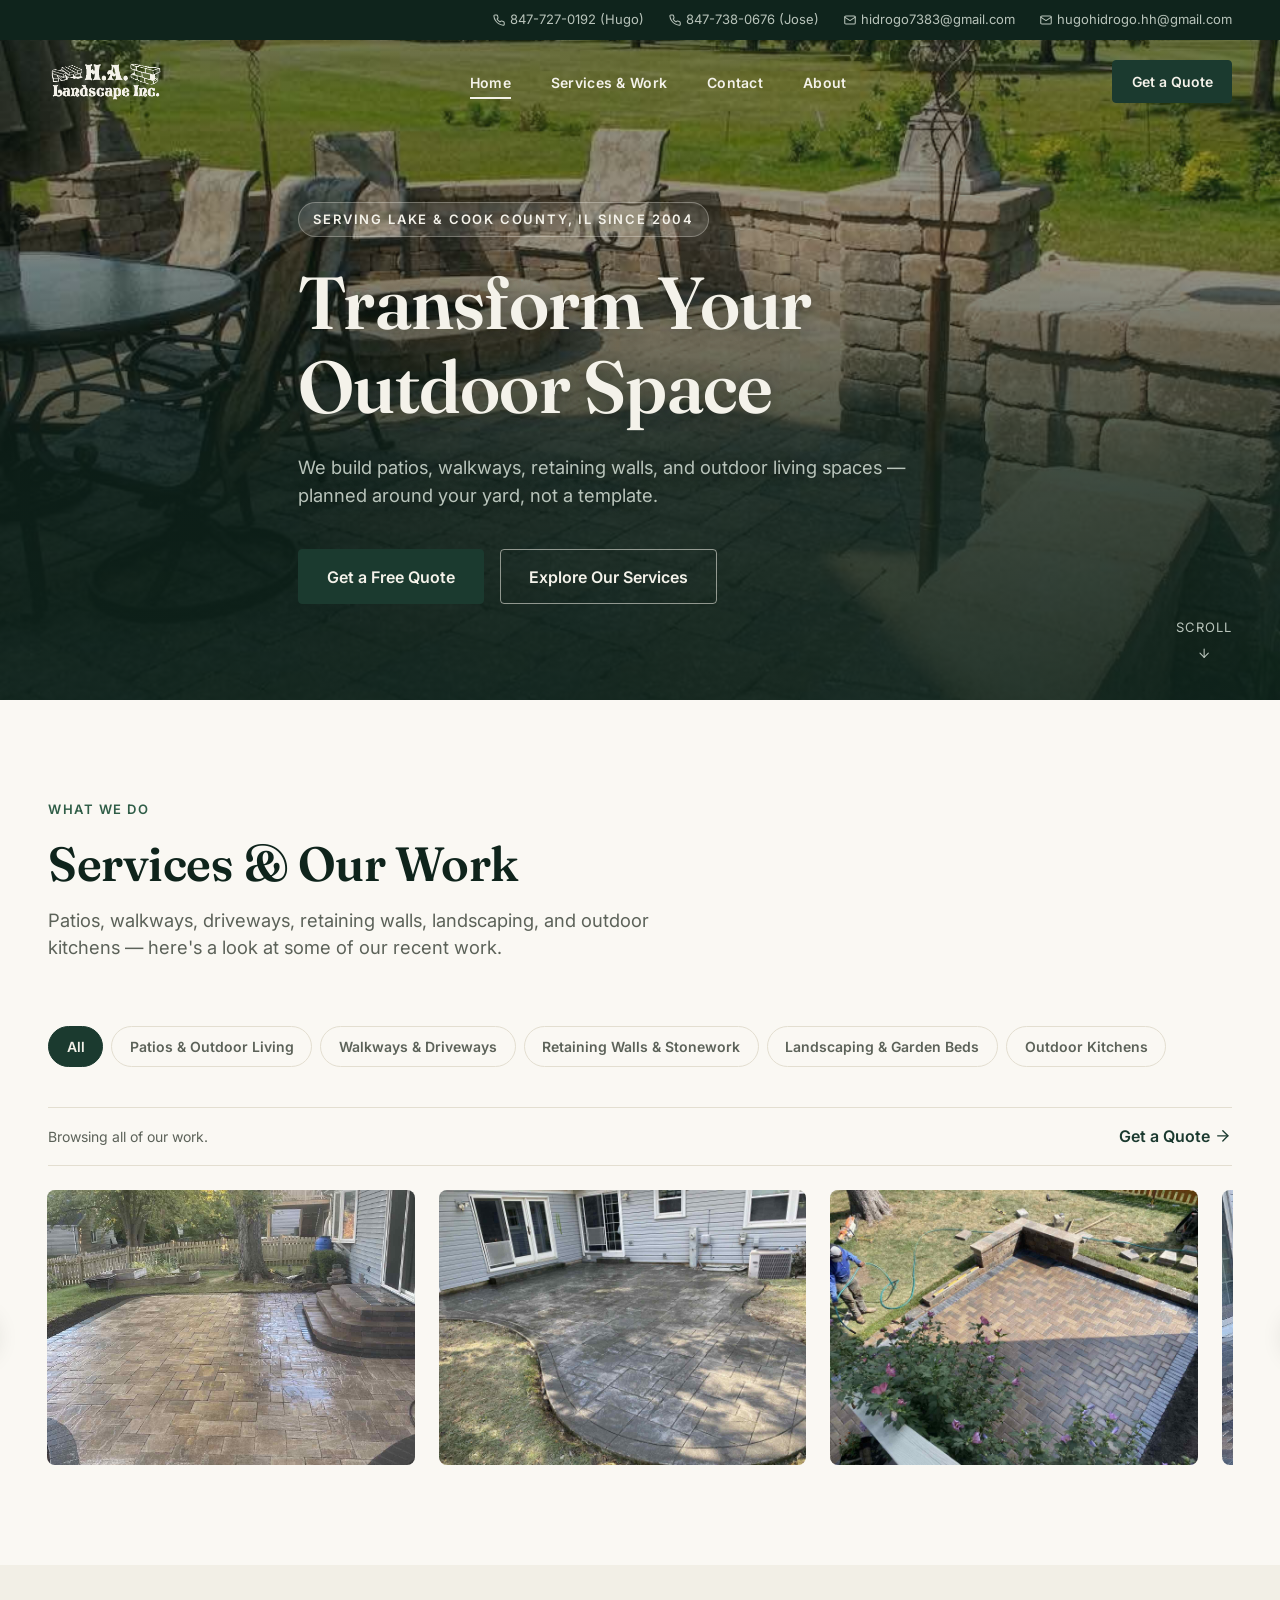
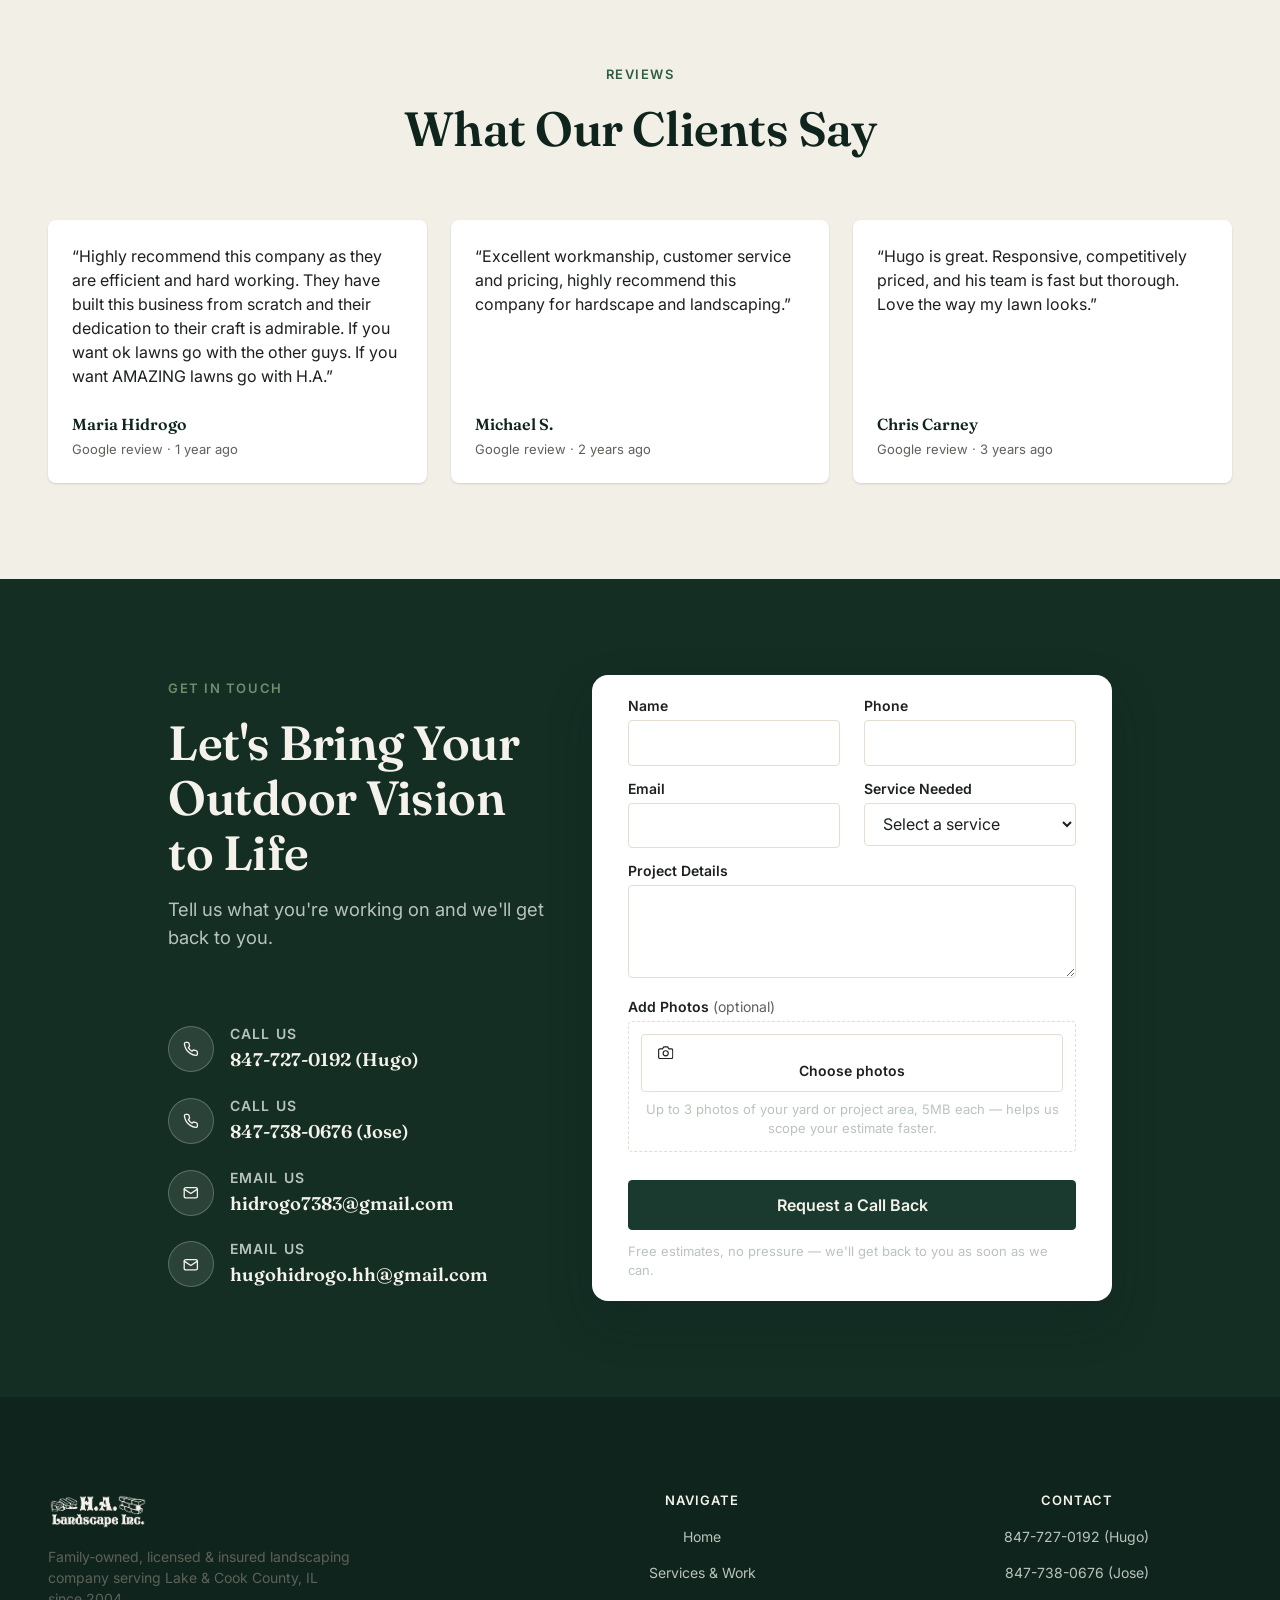
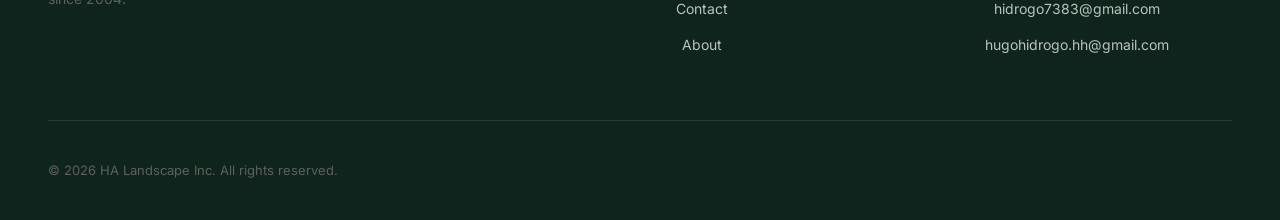
==== commit d70f38d2: "Reorder phone numbers and label with owner names Hugo's number now appears above Jose's, and each nu" ====
--- a/index.html
+++ b/index.html
@@ -4,6 +4,7 @@
   <meta charset="UTF-8">
   <meta name="viewport" content="width=device-width, initial-scale=1.0">
   <meta name="color-scheme" content="light">
+  <meta name="google-site-verification" content="qmBYmhFba4tsicCm_kWX9rm1JQIMTHOE3XnHpQ5s7_0" />
   <title>HA Landscape Inc. | Landscaping, Patios &amp; Outdoor Living Design</title>
   <meta name="description" content="Licensed, insured landscaping company serving Lake &amp; Cook County, IL since 2004. Patios, walkways, retaining walls, outdoor living. Free estimates.">
 
@@ -65,8 +66,8 @@
 
   <!-- ================================ TOP BAR ================================ -->
   <div class="top-bar" id="top-bar">
-    <a class="top-bar-link" href="tel:+18477380676"><svg class="icon" aria-hidden="true"><use href="#icon-phone"></use></svg>847-738-0676</a>
-    <a class="top-bar-link" href="tel:+18477270192"><svg class="icon" aria-hidden="true"><use href="#icon-phone"></use></svg>847-727-0192</a>
+    <a class="top-bar-link" href="tel:+18477270192"><svg class="icon" aria-hidden="true"><use href="#icon-phone"></use></svg>847-727-0192 (Hugo)</a>
+    <a class="top-bar-link" href="tel:+18477380676"><svg class="icon" aria-hidden="true"><use href="#icon-phone"></use></svg>847-738-0676 (Jose)</a>
     <a class="top-bar-link" href="mailto:hidrogo7383@gmail.com"><svg class="icon" aria-hidden="true"><use href="#icon-mail"></use></svg>hidrogo7383@gmail.com</a>
     <a class="top-bar-link" href="mailto:hugohidrogo.hh@gmail.com"><svg class="icon" aria-hidden="true"><use href="#icon-mail"></use></svg>hugohidrogo.hh@gmail.com</a>
   </div>
@@ -111,7 +112,7 @@
     </ul>
     <a class="btn btn-primary btn-block" href="#contact" data-scroll>Get a Quote</a>
     <div class="nav-mobile-contact">
-      <a href="tel:+18477380676"><svg class="icon" aria-hidden="true"><use href="#icon-phone"></use></svg>847-738-0676</a>
+      <a href="tel:+18477380676"><svg class="icon" aria-hidden="true"><use href="#icon-phone"></use></svg>847-738-0676 (Jose)</a>
       <a href="mailto:hidrogo7383@gmail.com"><svg class="icon" aria-hidden="true"><use href="#icon-mail"></use></svg>hidrogo7383@gmail.com</a>
     </div>
   </div>
@@ -519,14 +520,14 @@
                 <span class="contact-info-icon"><svg class="icon" aria-hidden="true"><use href="#icon-phone"></use></svg></span>
                 <div>
                   <h3>Call Us</h3>
-                  <a href="tel:+18477380676">847-738-0676</a>
+                  <a href="tel:+18477270192">847-727-0192 (Hugo)</a>
                 </div>
               </div>
               <div class="contact-info-item">
                 <span class="contact-info-icon"><svg class="icon" aria-hidden="true"><use href="#icon-phone"></use></svg></span>
                 <div>
                   <h3>Call Us</h3>
-                  <a href="tel:+18477270192">847-727-0192</a>
+                  <a href="tel:+18477380676">847-738-0676 (Jose)</a>
                 </div>
               </div>
               <div class="contact-info-item">
@@ -642,8 +643,8 @@
         <div class="footer-col">
           <h3>Contact</h3>
           <ul class="footer-list" role="list">
-            <li><a href="tel:+18477380676">847-738-0676</a></li>
-            <li><a href="tel:+18477270192">847-727-0192</a></li>
+            <li><a href="tel:+18477270192">847-727-0192 (Hugo)</a></li>
+            <li><a href="tel:+18477380676">847-738-0676 (Jose)</a></li>
             <li><a href="mailto:hidrogo7383@gmail.com">hidrogo7383@gmail.com</a></li>
             <li><a href="mailto:hugohidrogo.hh@gmail.com">hugohidrogo.hh@gmail.com</a></li>
           </ul>
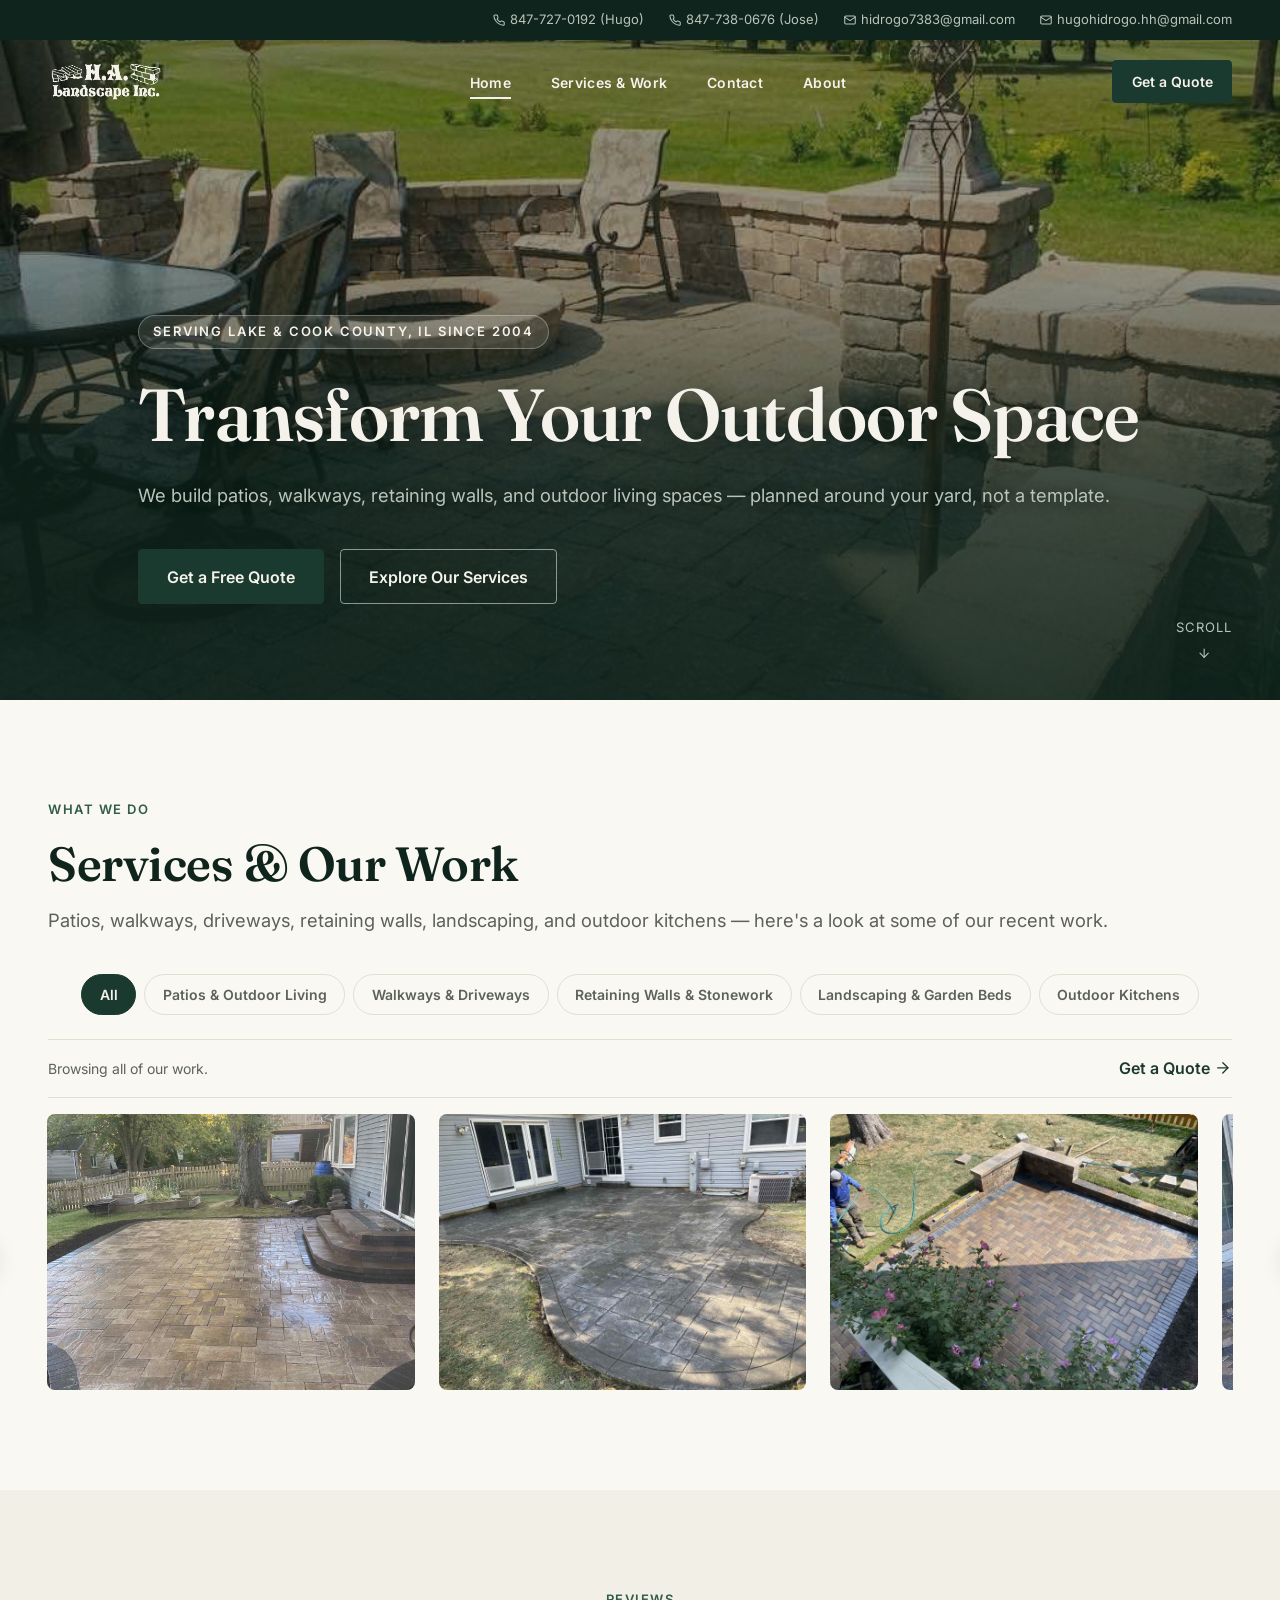
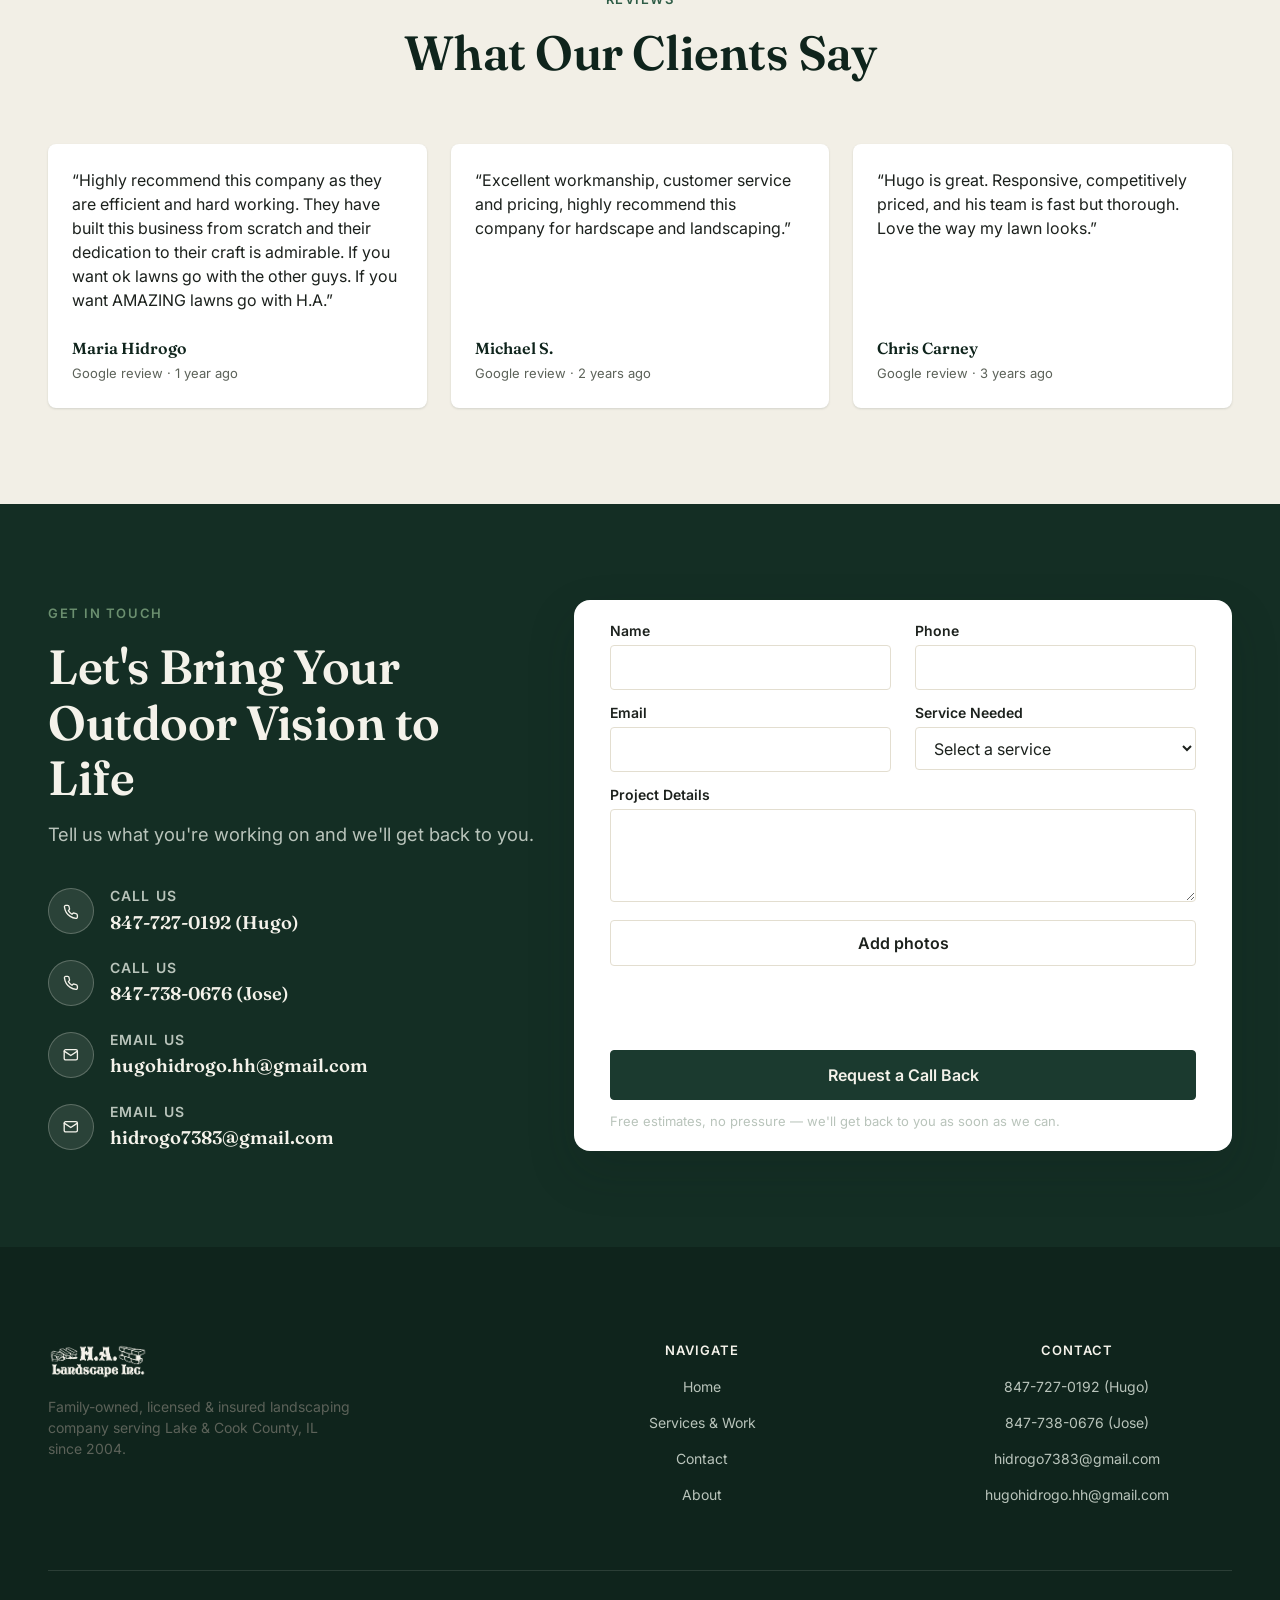
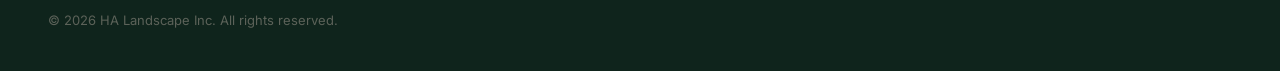
==== commit 8356260a: "Align section widths, tidy Services layout, and simplify photo upload Match hero, Services, and Cont" ====
--- a/index.html
+++ b/index.html
@@ -61,7 +61,6 @@
     <symbol id="icon-arrow-down" viewBox="0 0 24 24"><line x1="12" y1="5" x2="12" y2="19"/><polyline points="5 12 12 19 19 12"/></symbol>
     <symbol id="icon-phone" viewBox="0 0 24 24"><path d="M21 16.5v2.7a1.8 1.8 0 0 1-2 1.8 17.6 17.6 0 0 1-7.7-2.7 17.3 17.3 0 0 1-5.3-5.3A17.6 17.6 0 0 1 3.3 5.3 1.8 1.8 0 0 1 5.1 3.3h2.7a1.8 1.8 0 0 1 1.8 1.5c.1.9.3 1.8.6 2.6a1.8 1.8 0 0 1-.4 1.9L8.7 10.4a14.4 14.4 0 0 0 4.9 4.9l1.1-1.1a1.8 1.8 0 0 1 1.9-.4c.8.3 1.7.5 2.6.6a1.8 1.8 0 0 1 1.5 1.9Z"/></symbol>
     <symbol id="icon-mail" viewBox="0 0 24 24"><rect x="3" y="5" width="18" height="14" rx="2"/><polyline points="3 7 12 13 21 7"/></symbol>
-    <symbol id="icon-camera" viewBox="0 0 24 24"><path d="M23 19a2 2 0 0 1-2 2H3a2 2 0 0 1-2-2V8a2 2 0 0 1 2-2h4l2-3h6l2 3h4a2 2 0 0 1 2 2Z"/><circle cx="12" cy="13" r="4"/></symbol>
   </svg>
 
   <!-- ================================ TOP BAR ================================ -->
@@ -534,14 +533,14 @@
                 <span class="contact-info-icon"><svg class="icon" aria-hidden="true"><use href="#icon-mail"></use></svg></span>
                 <div>
                   <h3>Email Us</h3>
-                  <a href="mailto:hidrogo7383@gmail.com">hidrogo7383@gmail.com</a>
+                  <a href="mailto:hugohidrogo.hh@gmail.com">hugohidrogo.hh@gmail.com</a>
                 </div>
               </div>
               <div class="contact-info-item">
                 <span class="contact-info-icon"><svg class="icon" aria-hidden="true"><use href="#icon-mail"></use></svg></span>
                 <div>
                   <h3>Email Us</h3>
-                  <a href="mailto:hugohidrogo.hh@gmail.com">hugohidrogo.hh@gmail.com</a>
+                  <a href="mailto:hidrogo7383@gmail.com">hidrogo7383@gmail.com</a>
                 </div>
               </div>
             </div>
@@ -594,15 +593,10 @@
 
               <div class="form-row">
                 <div class="form-field form-field--upload" data-field="photos">
-                  <label for="field-photos">Add Photos <span class="form-field-optional">(optional)</span></label>
-                  <div class="upload-dropzone">
-                    <input type="file" id="field-photos" name="photos" accept="image/jpeg,image/png,image/webp" multiple hidden>
-                    <label class="upload-trigger" for="field-photos">
-                      <svg class="icon" aria-hidden="true"><use href="#icon-camera"></use></svg>
-                      <span>Choose photos</span>
-                    </label>
-                    <p class="upload-hint">Up to 3 photos of your yard or project area, 5MB each — helps us scope your estimate faster.</p>
-                  </div>
+                  <input type="file" id="field-photos" name="photos" accept="image/jpeg,image/png,image/webp" multiple hidden>
+                  <label class="upload-trigger" for="field-photos" aria-label="Add photos (optional), up to 3 photos of your yard or project area, 5MB each">
+                    <span>Add photos</span>
+                  </label>
                   <p class="form-error" id="error-photos"></p>
                   <ul class="upload-preview-list" id="upload-preview-list"></ul>
                 </div>
--- a/css/styles.css
+++ b/css/styles.css
@@ -717,7 +717,7 @@
 
 .hero-content {
   padding-block: calc(var(--topbar-height) + var(--header-height) + var(--space-xl)) var(--space-2xl);
-  max-width: 780px;
+  max-width: 1100px;
 }
 
 .hero-eyebrow {
@@ -746,7 +746,6 @@
 .hero-lead {
   font-size: var(--fs-body-lg);
   color: var(--color-text-on-dark-muted);
-  max-width: 56ch;
   margin-bottom: var(--space-lg);
   text-shadow: 0 1px 12px rgba(8, 20, 15, 0.55);
 }
@@ -847,7 +846,7 @@
   justify-content: space-between;
   gap: var(--space-sm);
   padding-block: var(--space-sm);
-  margin-bottom: var(--space-md);
+  margin-bottom: var(--space-sm);
   border-block: 1px solid var(--color-border);
 }
 
@@ -906,11 +905,17 @@
 }
 
 /* ------------------------------- Portfolio -------------------------------- */
+#services .section-head {
+  max-width: 1100px;
+  margin-bottom: var(--space-lg);
+}
+
 .filter-bar {
   display: flex;
   flex-wrap: wrap;
+  justify-content: center;
   gap: var(--space-2xs);
-  margin-bottom: var(--space-lg);
+  margin-bottom: var(--space-md);
 }
 
 .filter-btn {
@@ -1115,10 +1120,6 @@
 }
 
 /* -------------------------------- Contact --------------------------------- */
-#contact .container {
-  max-width: 1040px;
-}
-
 #contact .section-head {
   margin-bottom: 0;
 }
@@ -1263,32 +1264,19 @@
   pointer-events: none;
 }
 
-.form-field-optional {
-  font-weight: 400;
-  color: var(--color-text-muted);
-  text-transform: none;
-  letter-spacing: normal;
-}
-
-.upload-dropzone {
-  border: 1px dashed var(--color-border);
-  border-radius: var(--radius-sm);
-  padding: var(--space-xs);
-  text-align: center;
-}
-
-.upload-trigger {
-  display: inline-flex;
-  align-items: center;
-  gap: var(--space-3xs);
-  padding: 0.6rem 1rem;
+.form-field--upload .upload-trigger {
+  display: flex;
+  width: 100%;
+  align-items: center;
+  justify-content: center;
+  padding: 0.6rem 0.85rem;
   border: 1px solid var(--color-border);
   border-radius: var(--radius-sm);
   background-color: var(--color-surface);
-  font-size: var(--fs-small);
+  font-size: var(--fs-body);
   font-weight: 600;
   cursor: pointer;
-  transition: border-color var(--duration-fast) var(--ease-standard);
+  transition: border-color var(--duration-fast) var(--ease-standard), color var(--duration-fast) var(--ease-standard);
 }
 
 .upload-trigger:hover {
@@ -1296,14 +1284,9 @@
   color: var(--color-primary);
 }
 
-.upload-hint {
-  font-size: var(--fs-label);
-  color: var(--color-text-muted);
-  margin-top: var(--space-2xs);
-}
-
-.form-field.is-invalid .upload-dropzone {
+.form-field.is-invalid .upload-trigger {
   border-color: var(--color-error);
+  color: var(--color-error);
 }
 
 .upload-preview-list {
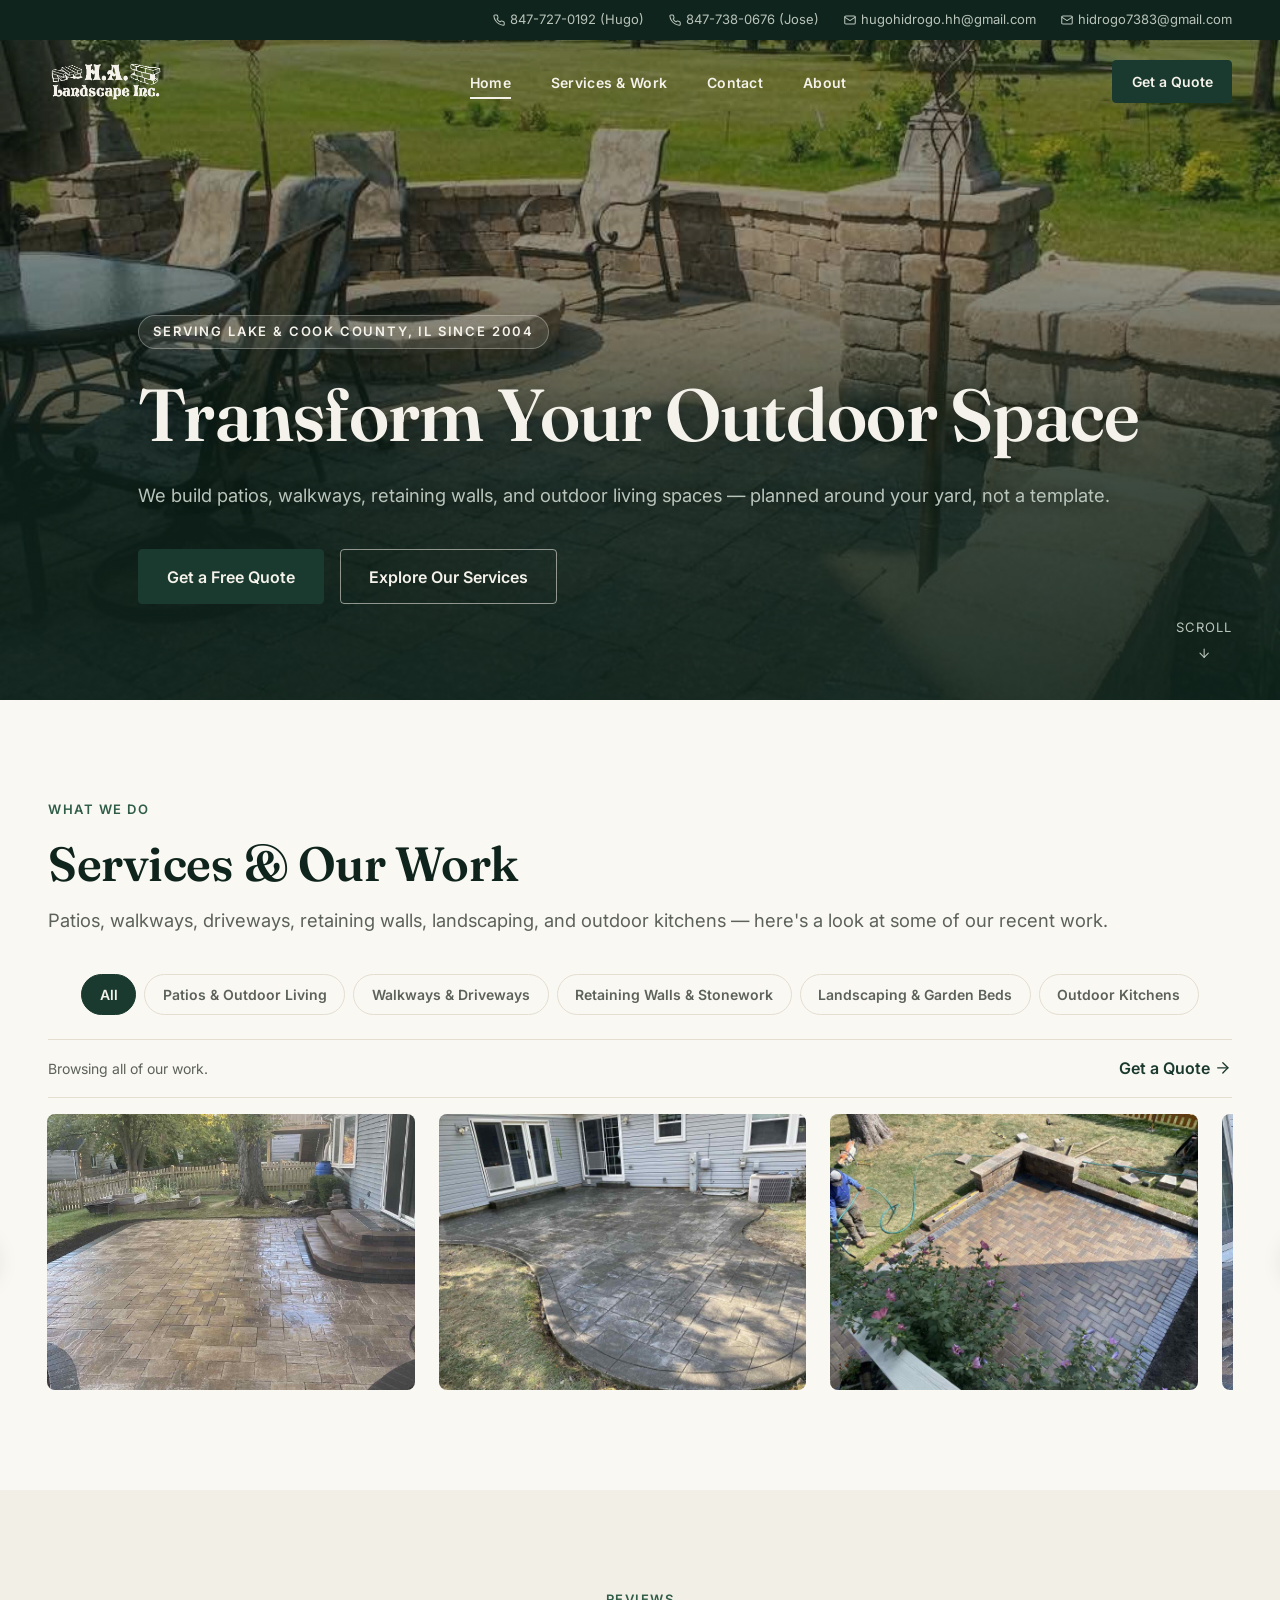
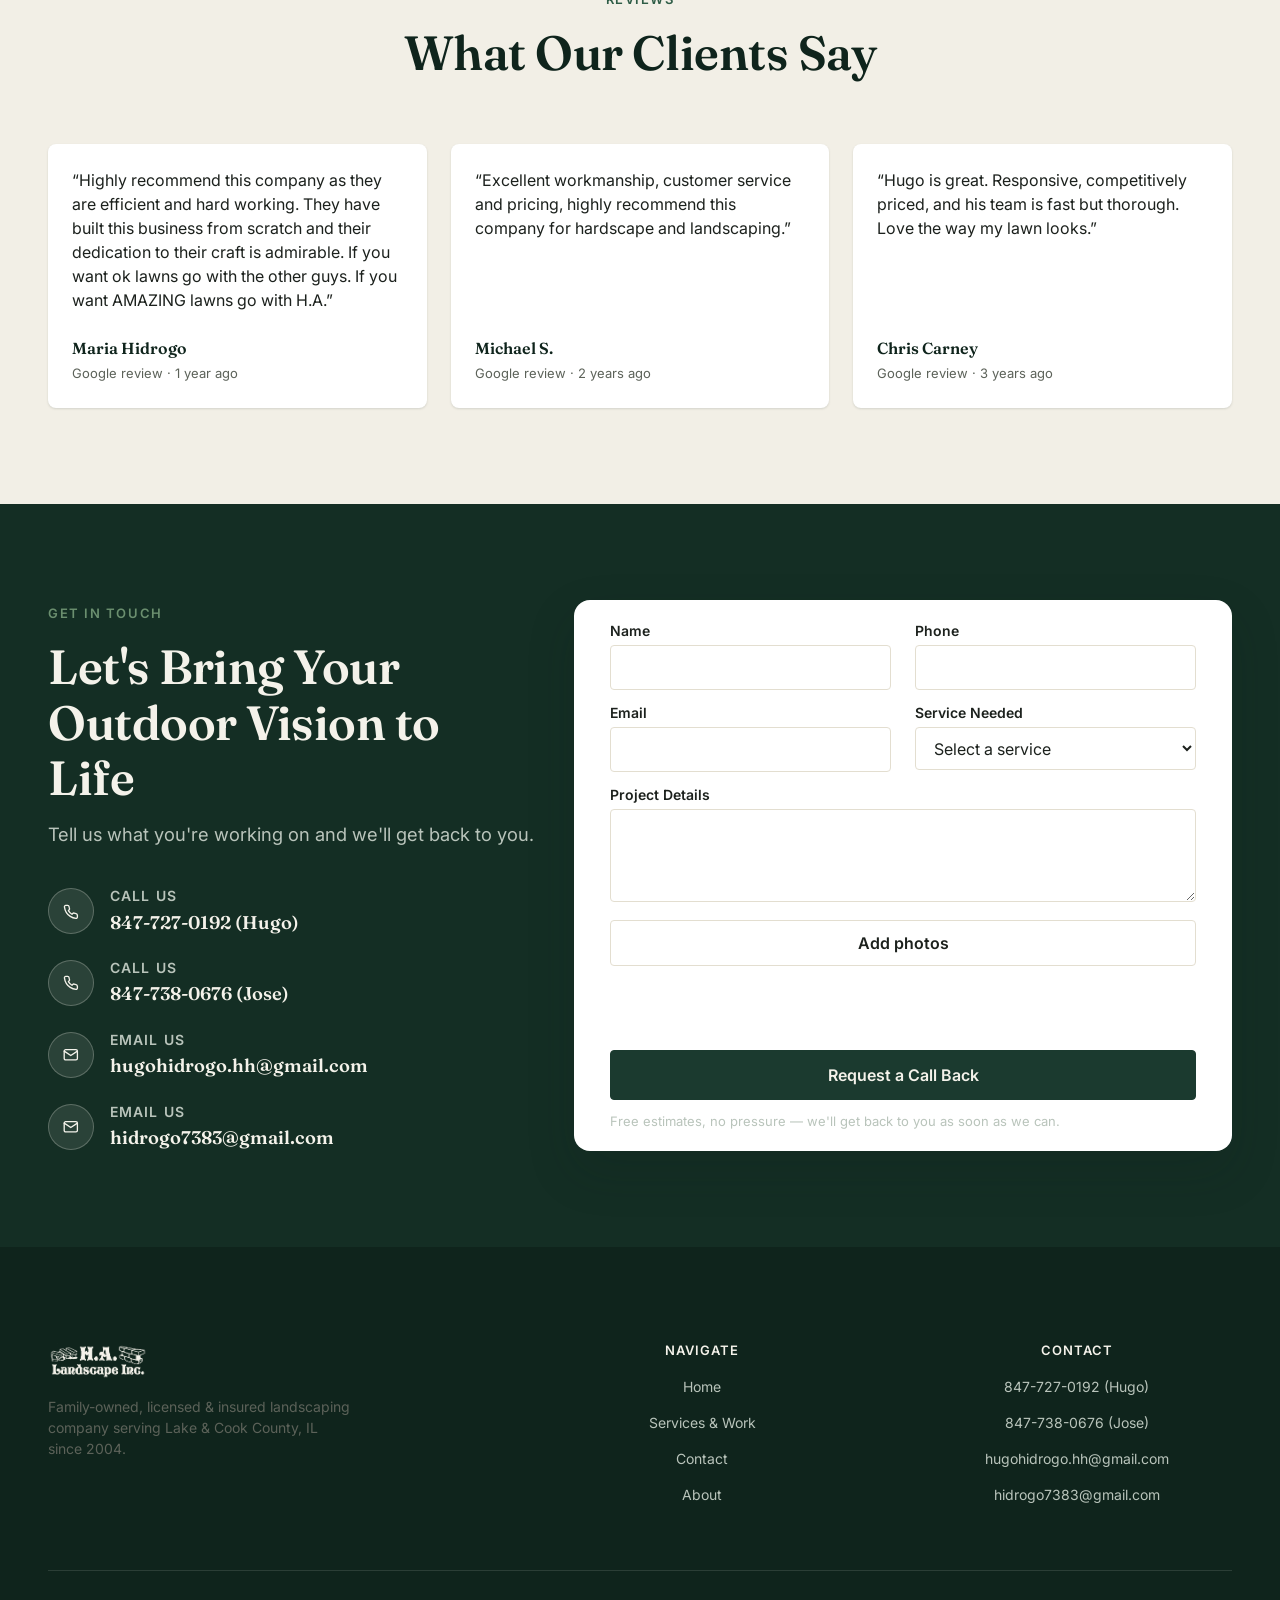
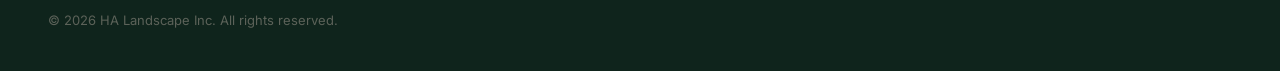
==== commit 4f0a2f02: "Reorder top-bar and footer emails to match phone number order Hugo's email now appears above Jose's " ====
--- a/index.html
+++ b/index.html
@@ -67,8 +67,8 @@
   <div class="top-bar" id="top-bar">
     <a class="top-bar-link" href="tel:+18477270192"><svg class="icon" aria-hidden="true"><use href="#icon-phone"></use></svg>847-727-0192 (Hugo)</a>
     <a class="top-bar-link" href="tel:+18477380676"><svg class="icon" aria-hidden="true"><use href="#icon-phone"></use></svg>847-738-0676 (Jose)</a>
+    <a class="top-bar-link" href="mailto:hugohidrogo.hh@gmail.com"><svg class="icon" aria-hidden="true"><use href="#icon-mail"></use></svg>hugohidrogo.hh@gmail.com</a>
     <a class="top-bar-link" href="mailto:hidrogo7383@gmail.com"><svg class="icon" aria-hidden="true"><use href="#icon-mail"></use></svg>hidrogo7383@gmail.com</a>
-    <a class="top-bar-link" href="mailto:hugohidrogo.hh@gmail.com"><svg class="icon" aria-hidden="true"><use href="#icon-mail"></use></svg>hugohidrogo.hh@gmail.com</a>
   </div>
 
   <!-- ============================== HEADER ============================== -->
@@ -639,8 +639,8 @@
           <ul class="footer-list" role="list">
             <li><a href="tel:+18477270192">847-727-0192 (Hugo)</a></li>
             <li><a href="tel:+18477380676">847-738-0676 (Jose)</a></li>
+            <li><a href="mailto:hugohidrogo.hh@gmail.com">hugohidrogo.hh@gmail.com</a></li>
             <li><a href="mailto:hidrogo7383@gmail.com">hidrogo7383@gmail.com</a></li>
-            <li><a href="mailto:hugohidrogo.hh@gmail.com">hugohidrogo.hh@gmail.com</a></li>
           </ul>
         </div>
       </div>
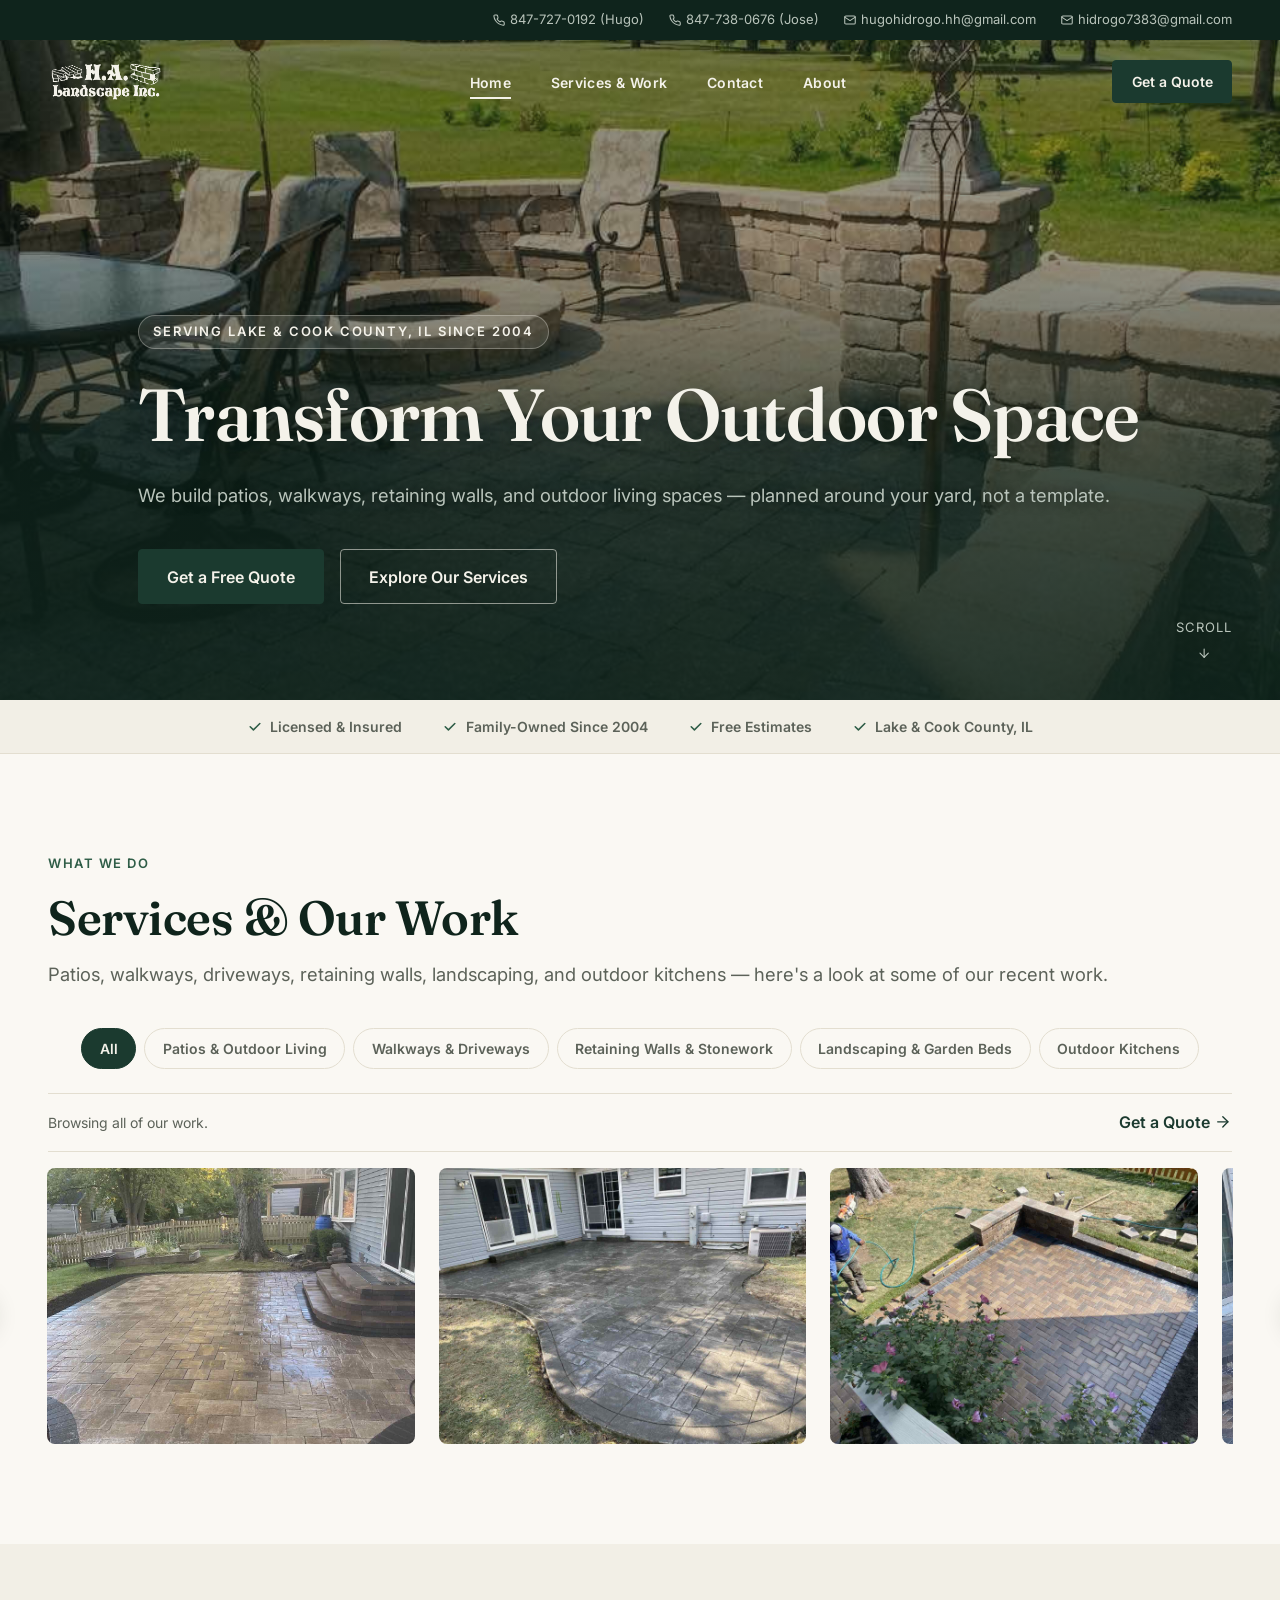
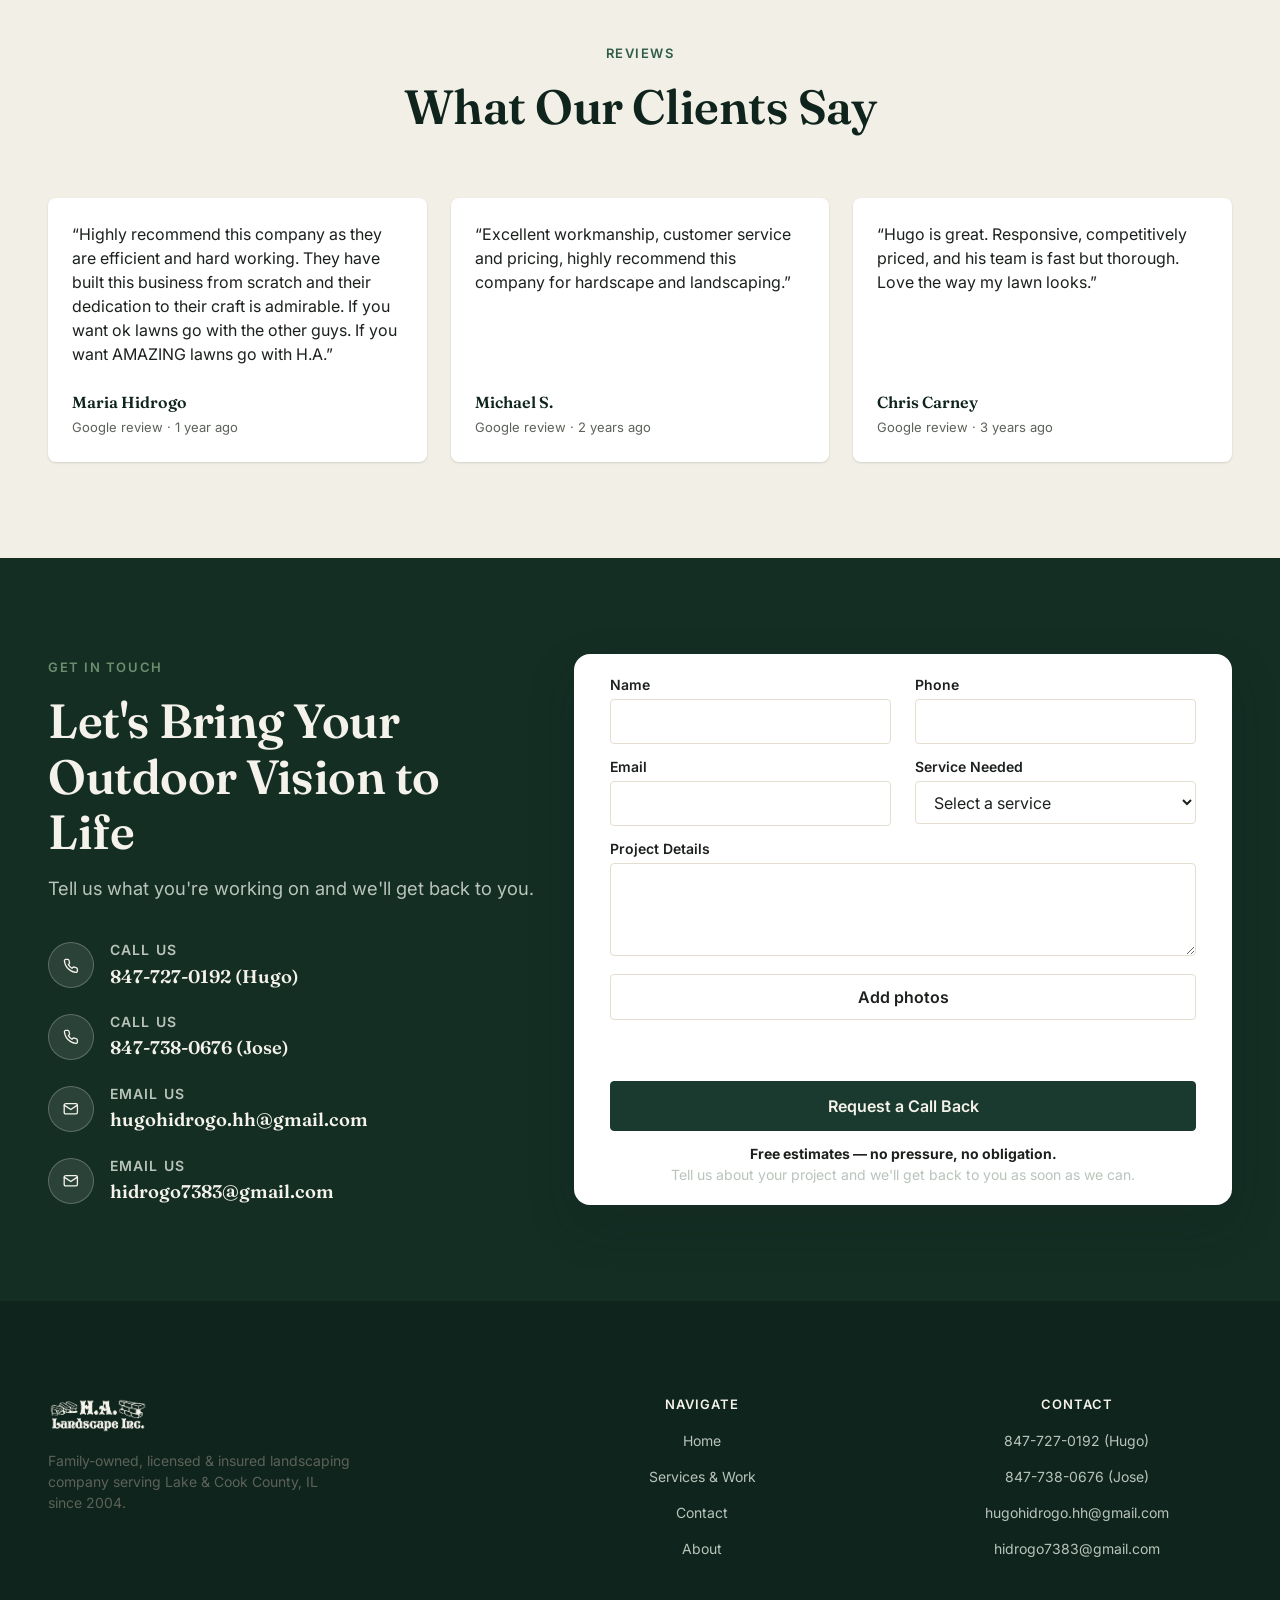
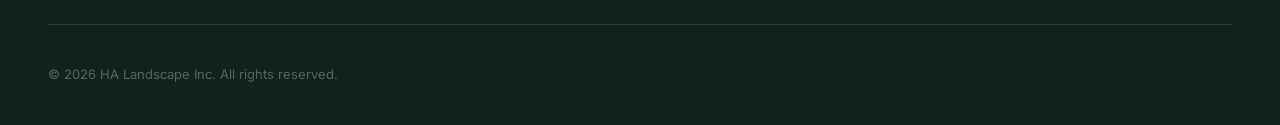
==== commit eec3836b: "Add mobile call bar, trust strip, and clearer estimate messaging The top bar carrying the phone numb" ====
--- a/index.html
+++ b/index.html
@@ -61,6 +61,7 @@
     <symbol id="icon-arrow-down" viewBox="0 0 24 24"><line x1="12" y1="5" x2="12" y2="19"/><polyline points="5 12 12 19 19 12"/></symbol>
     <symbol id="icon-phone" viewBox="0 0 24 24"><path d="M21 16.5v2.7a1.8 1.8 0 0 1-2 1.8 17.6 17.6 0 0 1-7.7-2.7 17.3 17.3 0 0 1-5.3-5.3A17.6 17.6 0 0 1 3.3 5.3 1.8 1.8 0 0 1 5.1 3.3h2.7a1.8 1.8 0 0 1 1.8 1.5c.1.9.3 1.8.6 2.6a1.8 1.8 0 0 1-.4 1.9L8.7 10.4a14.4 14.4 0 0 0 4.9 4.9l1.1-1.1a1.8 1.8 0 0 1 1.9-.4c.8.3 1.7.5 2.6.6a1.8 1.8 0 0 1 1.5 1.9Z"/></symbol>
     <symbol id="icon-mail" viewBox="0 0 24 24"><rect x="3" y="5" width="18" height="14" rx="2"/><polyline points="3 7 12 13 21 7"/></symbol>
+    <symbol id="icon-check" viewBox="0 0 24 24"><polyline points="5 12 10 17 20 7"/></symbol>
   </svg>
 
   <!-- ================================ TOP BAR ================================ -->
@@ -141,6 +142,17 @@
         <svg class="icon" aria-hidden="true"><use href="#icon-arrow-down"></use></svg>
       </a>
     </section>
+
+    <!-- ============================= TRUST STRIP ============================= -->
+    <!-- Surfaces the objections homeowners screen contractors on (licensed,
+         established, free estimates, local) at the top of the page instead of
+         leaving them buried in the footer and on about.html. -->
+    <ul class="trust-strip" role="list">
+      <li><svg class="icon" aria-hidden="true"><use href="#icon-check"></use></svg>Licensed &amp; Insured</li>
+      <li><svg class="icon" aria-hidden="true"><use href="#icon-check"></use></svg>Family-Owned Since 2004</li>
+      <li><svg class="icon" aria-hidden="true"><use href="#icon-check"></use></svg>Free Estimates</li>
+      <li><svg class="icon" aria-hidden="true"><use href="#icon-check"></use></svg>Lake &amp; Cook County, IL</li>
+    </ul>
 
     <!-- ============================== SERVICES ============================== -->
     <section class="section" id="services">
@@ -603,7 +615,7 @@
               </div>
 
               <button class="btn btn-primary btn-block" type="submit">Request a Call Back</button>
-              <p class="form-note">Free estimates, no pressure — we'll get back to you as soon as we can.</p>
+              <p class="form-note"><strong>Free estimates — no pressure, no obligation.</strong> Tell us about your project and we'll get back to you as soon as we can.</p>
               <div class="form-status" id="form-status" role="status" aria-live="polite"></div>
             </form>
           </div>
@@ -668,6 +680,17 @@
     </button>
   </div>
 
+  <!-- ============================ MOBILE CALL BAR =========================== -->
+  <!-- The top bar (with the phone numbers) is desktop-only, so on phones this is
+       the only always-reachable tap-to-call. Hidden at >=960px where the top bar
+       takes over; sits below .nav-mobile (z-950) so the menu covers it when open. -->
+  <div class="call-bar">
+    <a class="btn btn-primary" href="tel:+18477270192">
+      <svg class="icon" aria-hidden="true"><use href="#icon-phone"></use></svg>Call Hugo
+    </a>
+    <a class="btn btn-quiet" href="#contact" data-scroll>Get a Quote</a>
+  </div>
+
   <script src="js/script.js"></script>
 </body>
 </html>
--- a/css/styles.css
+++ b/css/styles.css
@@ -313,6 +313,17 @@
 .btn-on-dark:hover {
   background-color: rgba(244, 242, 234, 0.12);
   border-color: var(--color-text-on-dark);
+}
+
+/* Outlined variant for light surfaces (the dark-surface pair is .btn-on-dark). */
+.btn-quiet {
+  color: var(--color-primary);
+  border-color: var(--color-border);
+  background-color: var(--color-surface);
+}
+
+.btn-quiet:hover {
+  border-color: var(--color-primary);
 }
 
 .btn-block {
@@ -783,6 +794,33 @@
   .hero-scroll-cue {
     display: flex;
   }
+}
+
+/* ---------------------------- Trust strip -------------------------------- */
+.trust-strip {
+  display: flex;
+  flex-wrap: wrap;
+  justify-content: center;
+  gap: var(--space-xs) var(--space-lg);
+  margin: 0;
+  padding: var(--space-sm) var(--container-padding);
+  list-style: none;
+  background-color: var(--color-surface-alt);
+  border-bottom: 1px solid var(--color-border);
+}
+
+.trust-strip li {
+  display: inline-flex;
+  align-items: center;
+  gap: var(--space-2xs);
+  font-size: var(--fs-small);
+  font-weight: 600;
+  color: var(--color-text-muted);
+}
+
+.trust-strip .icon {
+  color: var(--color-primary-light);
+  stroke-width: 2.4;
 }
 
 /* ---------------------------- Scroll reveal ------------------------------ */
@@ -1246,9 +1284,15 @@
 }
 
 .form-note {
-  font-size: var(--fs-label);
+  font-size: var(--fs-small);
   color: var(--color-text-muted);
   margin-top: var(--space-xs);
+  text-align: center;
+}
+
+.form-note strong {
+  display: block;
+  color: var(--color-text);
 }
 
 .contact-form-card > button[type="submit"] {
@@ -1398,10 +1442,42 @@
 }
 
 /* -------------------------------- Footer ----------------------------------- */
+/* --------------------------- Mobile call bar ------------------------------ */
+.call-bar {
+  position: fixed;
+  inset-inline: 0;
+  bottom: 0;
+  z-index: 940;
+  display: flex;
+  gap: var(--space-2xs);
+  padding: var(--space-2xs) var(--container-padding)
+    calc(var(--space-2xs) + env(safe-area-inset-bottom));
+  background-color: var(--color-surface);
+  border-top: 1px solid var(--color-border);
+}
+
+.call-bar .btn {
+  flex: 1;
+  padding-inline: var(--space-2xs);
+}
+
+@media (min-width: 960px) {
+  .call-bar {
+    display: none;
+  }
+}
+
 .site-footer {
   background-color: var(--color-primary-dark);
   color: var(--color-text-on-dark-muted);
-  padding-block: var(--space-2xl) var(--space-lg);
+  /* Extra bottom padding clears the fixed .call-bar; dropped once it hides. */
+  padding-block: var(--space-2xl) calc(var(--space-lg) + 4.5rem);
+}
+
+@media (min-width: 960px) {
+  .site-footer {
+    padding-bottom: var(--space-lg);
+  }
 }
 
 .footer-grid {
